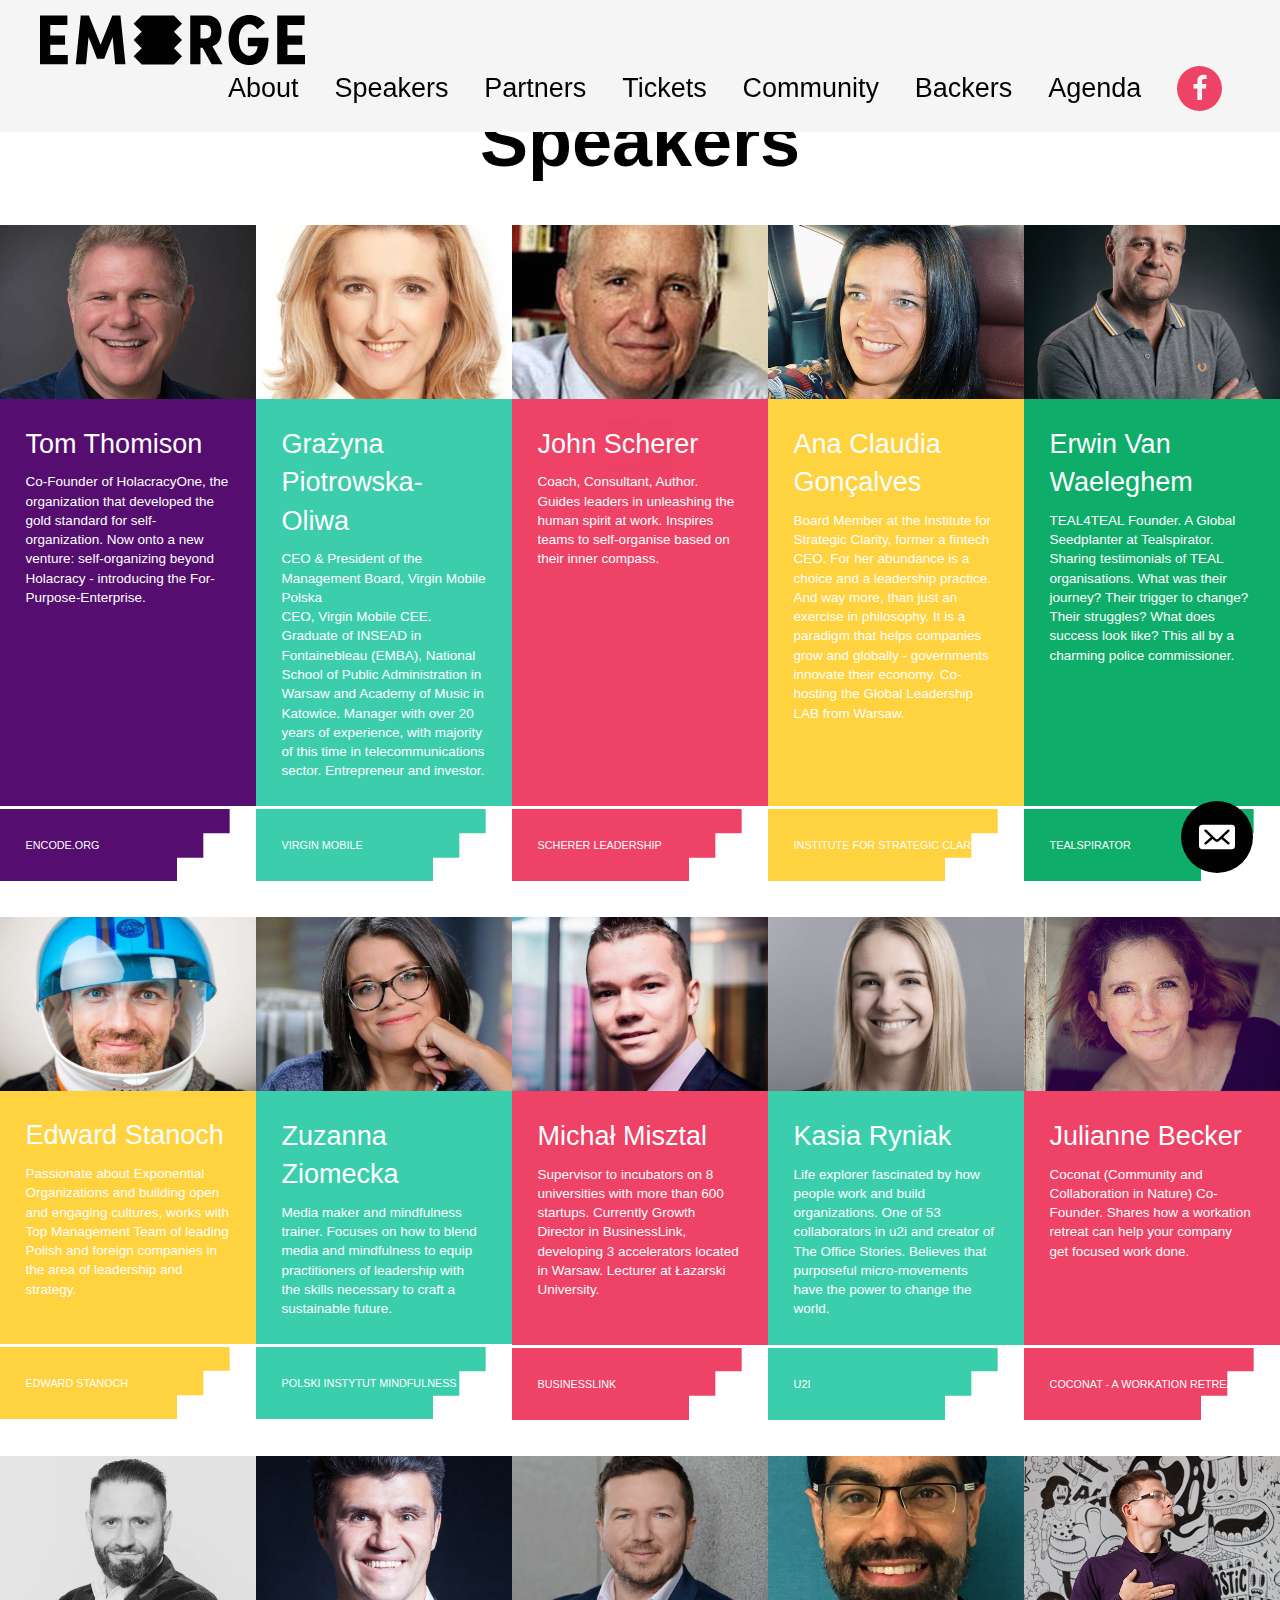
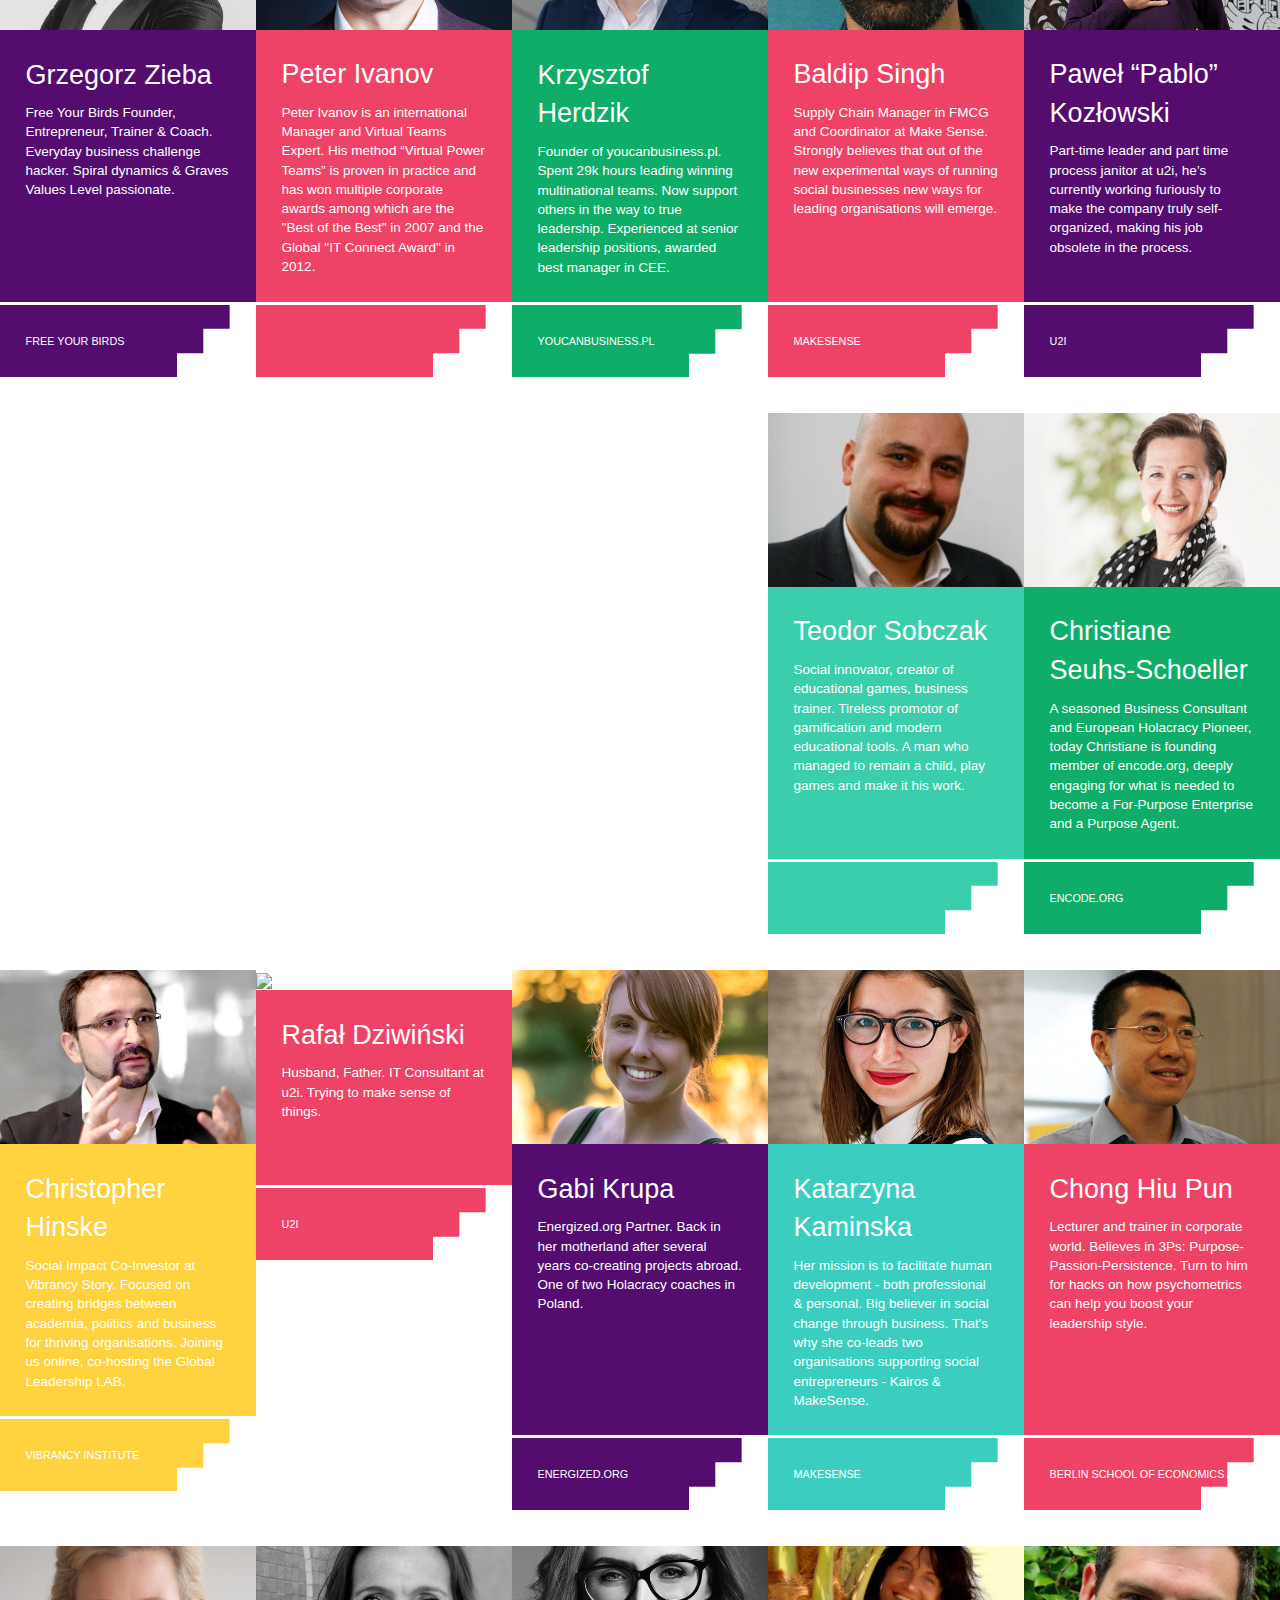
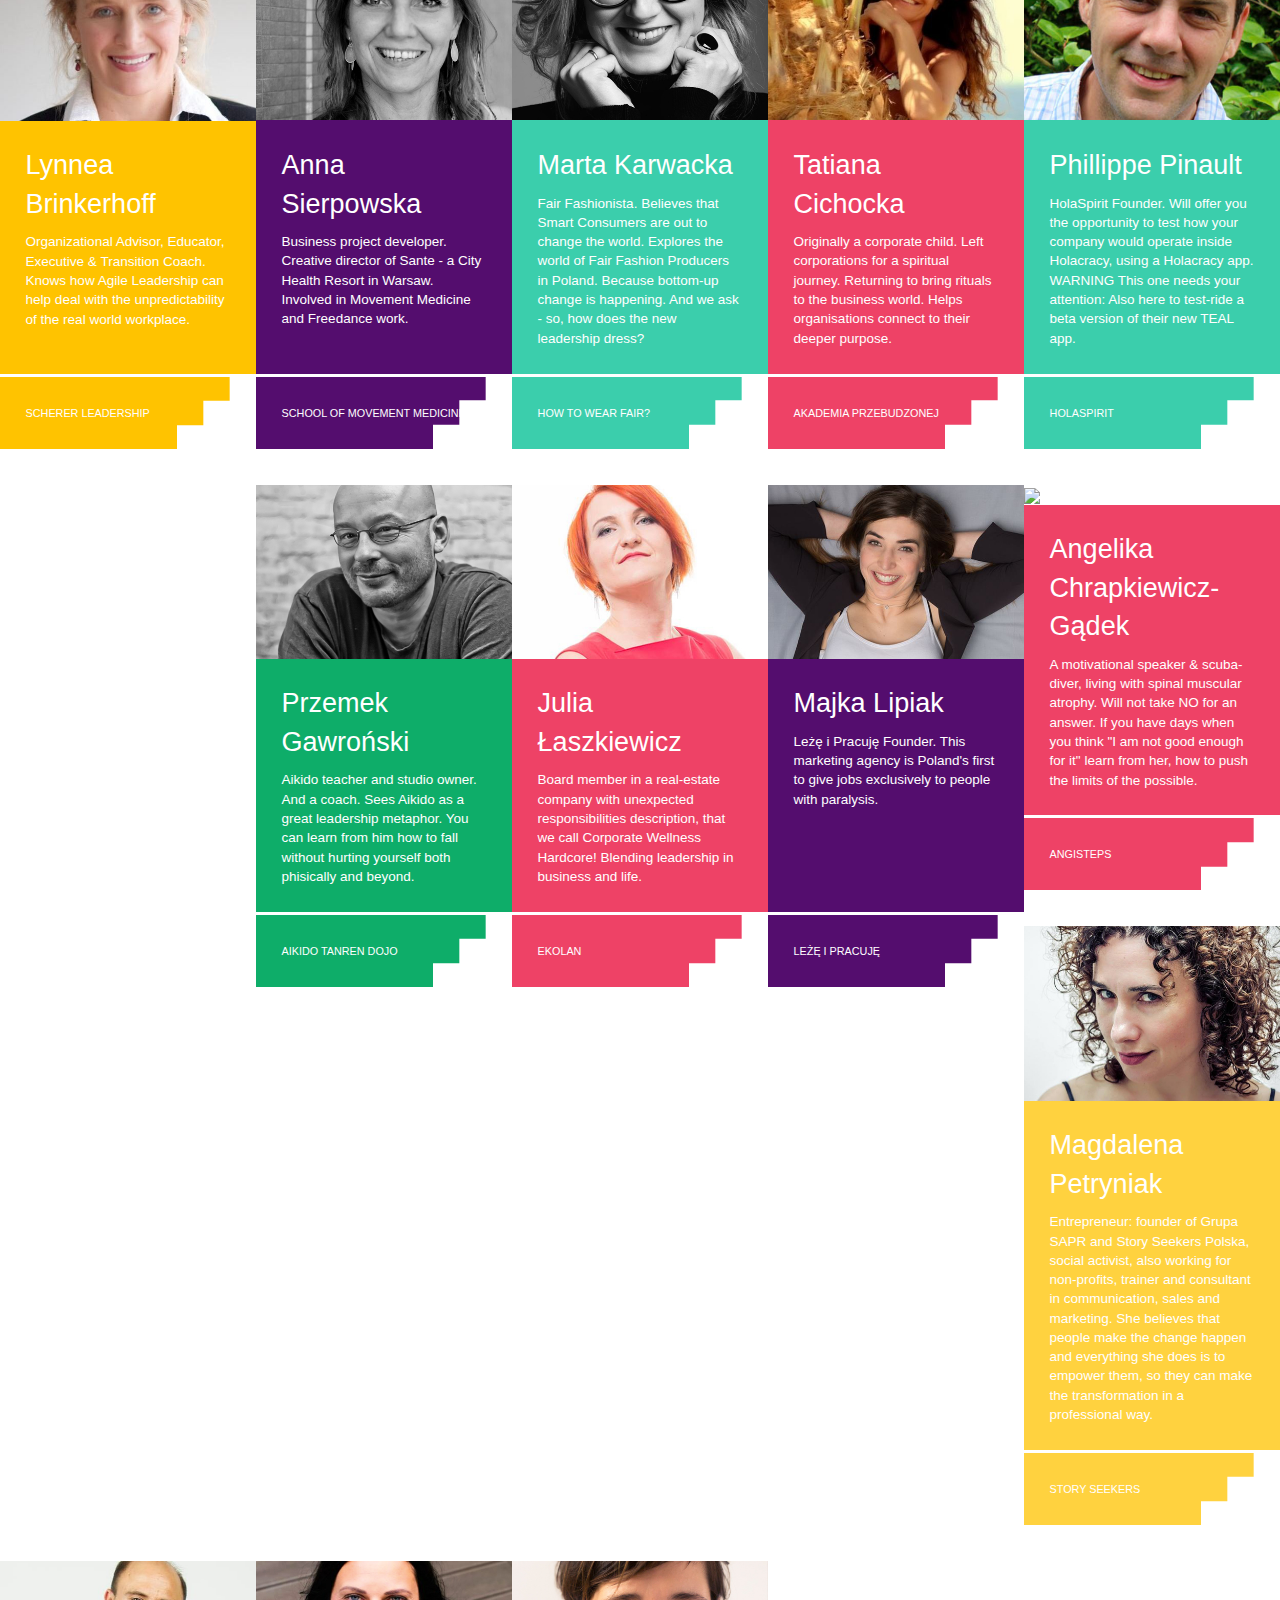
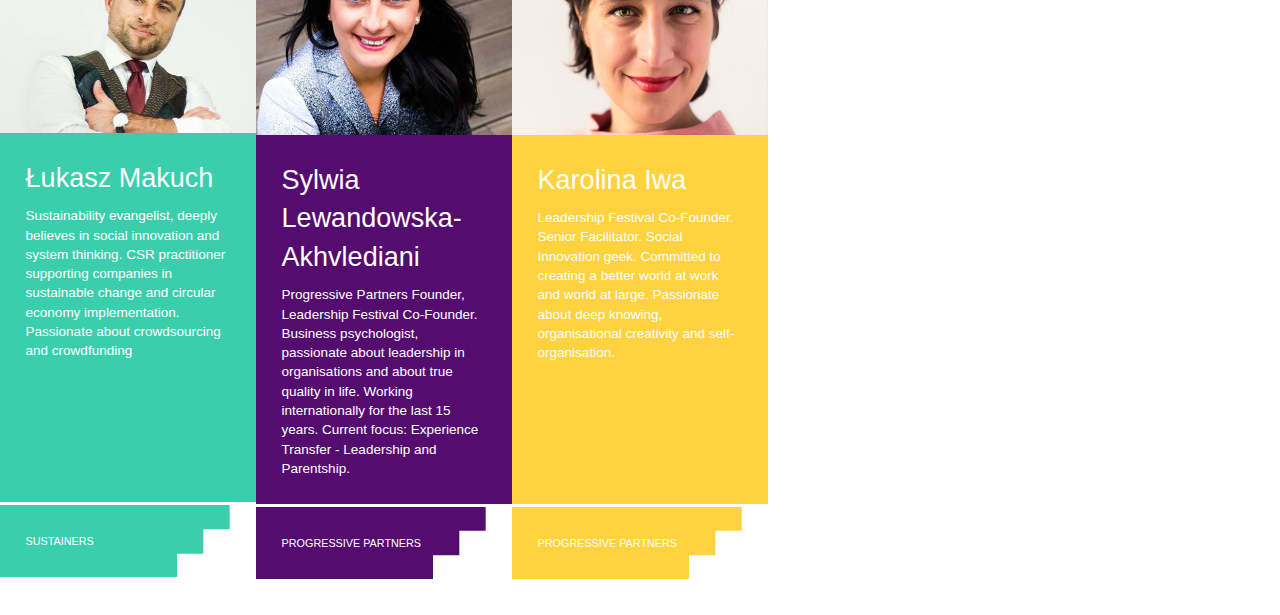
==== speakers/index.html @ 26281ff9 "Initial commit" ====
<!DOCTYPE html>
<html lang="en-US">
	<head>
		<meta charset="UTF-8" />
		<meta http-equiv="X-UA-Compatible" content="IE=edge">
		<meta name="viewport" content="width=device-width, initial-scale=1">
		<meta name="description" content="">
		<meta name="author" content="RECT. Studio">
		<meta name="google-site-verification" content="harR7ph2cbTZJz-mzdvoM8RPOQuPqRhITnMWnCGUUkU" />
		<title> &raquo; Speakers</title>
		<meta name='robots' content='noindex,follow' />
<link rel='dns-prefetch' href='http://use.typekit.net/' />
<link rel='dns-prefetch' href='http://s.w.org/' />
<link rel="alternate" type="application/rss+xml" title="EMERGE Leadership Festival &raquo; Speakers Feed" href="feed/index.html" />
		<script type="text/javascript">
			window._wpemojiSettings = {"baseUrl":"https:\/\/s.w.org\/images\/core\/emoji\/2.2.1\/72x72\/","ext":".png","svgUrl":"https:\/\/s.w.org\/images\/core\/emoji\/2.2.1\/svg\/","svgExt":".svg","source":{"concatemoji":"http:\/\/leadershipfestival.com\/wp-includes\/js\/wp-emoji-release.min.js?ver=4.7.4"}};
			!function(a,b,c){function d(a){var b,c,d,e,f=String.fromCharCode;if(!k||!k.fillText)return!1;switch(k.clearRect(0,0,j.width,j.height),k.textBaseline="top",k.font="600 32px Arial",a){case"flag":return k.fillText(f(55356,56826,55356,56819),0,0),!(j.toDataURL().length<3e3)&&(k.clearRect(0,0,j.width,j.height),k.fillText(f(55356,57331,65039,8205,55356,57096),0,0),b=j.toDataURL(),k.clearRect(0,0,j.width,j.height),k.fillText(f(55356,57331,55356,57096),0,0),c=j.toDataURL(),b!==c);case"emoji4":return k.fillText(f(55357,56425,55356,57341,8205,55357,56507),0,0),d=j.toDataURL(),k.clearRect(0,0,j.width,j.height),k.fillText(f(55357,56425,55356,57341,55357,56507),0,0),e=j.toDataURL(),d!==e}return!1}function e(a){var c=b.createElement("script");c.src=a,c.defer=c.type="text/javascript",b.getElementsByTagName("head")[0].appendChild(c)}var f,g,h,i,j=b.createElement("canvas"),k=j.getContext&&j.getContext("2d");for(i=Array("flag","emoji4"),c.supports={everything:!0,everythingExceptFlag:!0},h=0;h<i.length;h++)c.supports[i[h]]=d(i[h]),c.supports.everything=c.supports.everything&&c.supports[i[h]],"flag"!==i[h]&&(c.supports.everythingExceptFlag=c.supports.everythingExceptFlag&&c.supports[i[h]]);c.supports.everythingExceptFlag=c.supports.everythingExceptFlag&&!c.supports.flag,c.DOMReady=!1,c.readyCallback=function(){c.DOMReady=!0},c.supports.everything||(g=function(){c.readyCallback()},b.addEventListener?(b.addEventListener("DOMContentLoaded",g,!1),a.addEventListener("load",g,!1)):(a.attachEvent("onload",g),b.attachEvent("onreadystatechange",function(){"complete"===b.readyState&&c.readyCallback()})),f=c.source||{},f.concatemoji?e(f.concatemoji):f.wpemoji&&f.twemoji&&(e(f.twemoji),e(f.wpemoji)))}(window,document,window._wpemojiSettings);
		</script>
		<style type="text/css">
img.wp-smiley,
img.emoji {
	display: inline !important;
	border: none !important;
	box-shadow: none !important;
	height: 1em !important;
	width: 1em !important;
	margin: 0 .07em !important;
	vertical-align: -0.1em !important;
	background: none !important;
	padding: 0 !important;
}
</style>
<link rel='stylesheet' id='contact-form-7-css'  href='../wp-content/plugins/contact-form-7/includes/css/styles.css%3Fver=4.7.css' type='text/css' media='all' />
<link rel='stylesheet' id='simple-social-share-main-css'  href='../wp-content/plugins/simple-social-share/css/style.css%3Fver=4.7.4.css' type='text/css' media='all' />
<link rel='stylesheet' id='tooltipster-css-css'  href='../wp-content/plugins/simple-social-share/css/tooltipster.css%3Fver=4.7.4.css' type='text/css' media='all' />
<link rel='stylesheet' id='bootstrap-css'  href='../wp-content/themes/emerge/css/bootstrap.min.css%3Fver=4.7.4.css' type='text/css' media='all' />
<link rel='stylesheet' id='button-hover-css'  href='../wp-content/themes/emerge/css/button-hover.css%3Fver=4.7.4.css' type='text/css' media='all' />
<link rel='stylesheet' id='font-awesome-css'  href='../wp-content/themes/emerge/css/font-awesome.min.css%3Fver=4.7.4.css' type='text/css' media='all' />
<link rel='stylesheet' id='tonicons-css'  href='../wp-content/themes/emerge/css/tonicons.css%3Fver=4.7.4.css' type='text/css' media='all' />
<link rel='stylesheet' id='animate-css'  href='../wp-content/themes/emerge/css/animate.min.css%3Fver=4.7.4.css' type='text/css' media='all' />
<link rel='stylesheet' id='styles-css'  href='../wp-content/themes/emerge/css/styles.css%3Fver=4.7.4.css' type='text/css' media='all' />
<link rel='stylesheet' id='style-css'  href='../wp-content/themes/emerge/style.css%3Fver=4.7.4.css' type='text/css' media='all' />
<script type='text/javascript' src='../wp-includes/js/jquery/jquery.js%3Fver=1.12.4'></script>
<script type='text/javascript' src='../wp-includes/js/jquery/jquery-migrate.min.js%3Fver=1.4.1'></script>
<script type='text/javascript' src='../wp-content/plugins/simple-social-share/js/jquery.tooltipster.js%3Fver=4.7.4'></script>
<script type='text/javascript' src='../wp-content/plugins/the-preloader/js/preloader-script.js'></script>
<script type='text/javascript' src='https://use.typekit.net/otv0jkp.js?ver=4.7.4'></script>
<script type='text/javascript' src='../wp-content/themes/emerge/js/typekit.start.js%3Fver=4.7.4'></script>
<link rel='https://api.w.org/' href='../wp-json/index.html' />
<link rel="EditURI" type="application/rsd+xml" title="RSD" href="../xmlrpc.php%3Frsd" />
<link rel="wlwmanifest" type="application/wlwmanifest+xml" href="../wp-includes/wlwmanifest.xml" /> 
<meta name="generator" content="WordPress 4.7.4" />

            <!--/ Facebook Thumb Fixer Open Graph /-->
            <meta property="og:type" content="article" />
            <meta property="og:url" content="http://leadershipfestival.com/speakers/christiane-seuhs-schoeller/" />
            <meta property="og:title" content="Tom Thomison" />
            <meta property="og:description" content="" />
            <meta property="og:site_name" content="EMERGE Leadership Festival" />
            <meta property="og:image" content="http://leadershipfestival.com/wp-content/uploads/2017/04/tom_thomison.jpg" />

            <meta itemscope itemtype="article" />
            <meta itemprop="description" content="" />
            <meta itemprop="image" content="http://leadershipfestival.com/wp-content/uploads/2017/04/tom_thomison.jpg" />
            

    	<style type="text/css">
			#wptime-plugin-preloader{
				position: fixed;
				top: 0;
			 	left: 0;
			 	right: 0;
			 	bottom: 0;
				background:url(../wp-content/plugins/the-preloader/images/preloader.GIF) no-repeat #FFFFFF 50%;
				-moz-background-size:64px 64px;
				-o-background-size:64px 64px;
				-webkit-background-size:64px 64px;
				background-size:64px 64px;
				z-index: 99998;
				width:100%;
				height:100%;
			}
		</style>

		<noscript>
    		<style type="text/css">
        		#wptime-plugin-preloader{
        			display:none !important;
        		}
    		</style>
		</noscript>
    <!-- HTML5 Shim and Respond.js IE8 support of HTML5 elements and media queries -->
<!-- WARNING: Respond.js doesn't work if you view the page via file:// -->
<!--[if lt IE 9]>
    <script src="https://oss.maxcdn.com/libs/html5shiv/3.7.0/html5shiv.js"></script>
    <script src="https://oss.maxcdn.com/libs/respond.js/1.4.2/respond.min.js"></script>
<![endif]-->
<link rel="icon" href="../wp-content/uploads/2017/04/cropped-Emerge_logo_facebook_02_shape-32x32.png" sizes="32x32" />
<link rel="icon" href="../wp-content/uploads/2017/04/cropped-Emerge_logo_facebook_02_shape-192x192.png" sizes="192x192" />
<link rel="apple-touch-icon-precomposed" href="../wp-content/uploads/2017/04/cropped-Emerge_logo_facebook_02_shape-180x180.png" />
<meta name="msapplication-TileImage" content="http://leadershipfestival.com/wp-content/uploads/2017/04/cropped-Emerge_logo_facebook_02_shape-270x270.png" />
		<script>
		(function(i,s,o,g,r,a,m){i['GoogleAnalyticsObject']=r;i[r]=i[r]||function(){
		(i[r].q=i[r].q||[]).push(arguments)},i[r].l=1*new Date();a=s.createElement(o),
		m=s.getElementsByTagName(o)[0];a.async=1;a.src=g;m.parentNode.insertBefore(a,m)
		})(window,document,'script','https://www.google-analytics.com/analytics.js','ga');
		ga('create', 'UA-96659319-1', 'auto');
		ga('send', 'pageview');
		</script>
		<!-- Facebook Pixel Code -->
<script>
!function(f,b,e,v,n,t,s){if(f.fbq)return;n=f.fbq=function(){n.callMethod?
n.callMethod.apply(n,arguments):n.queue.push(arguments)};if(!f._fbq)f._fbq=n;
n.push=n;n.loaded=!0;n.version='2.0';n.queue=[];t=b.createElement(e);t.async=!0;
t.src=v;s=b.getElementsByTagName(e)[0];s.parentNode.insertBefore(t,s)}(window,
document,'script','https://connect.facebook.net/en_US/fbevents.js');
fbq('init', '850417928431632'); // Insert your pixel ID here.
fbq('track', 'PageView');
</script>
<noscript><img height="1" width="1" style="display:none"
src="https://www.facebook.com/tr?id=850417928431632&ev=PageView&noscript=1"
/></noscript>
<!-- DO NOT MODIFY -->
<!-- End Facebook Pixel Code -->
	</head>
	<body class="archive post-type-archive post-type-archive-speakers wp-custom-logo">
	<div class="portrait-overlay">
	Put your device in horizontal position <img src="../wp-content/themes/emerge/images/rotating-phone-from-vertical-to-horizontal-position.svg">
	</div>
	<div class="playfield">
		<div id="wptime-plugin-preloader"></div>
		<nav class="navbar navbar-fixed-top">
			<div class="container">
		        <div class="navbar-header">
		           <button type="button" class="navbar-toggle collapsed" data-toggle="collapse" data-target="#navbar" aria-expanded="false" aria-controls="navbar">
		                <span class="sr-only">Toggle navigation</span>
		                <span class="icon-bar top-bar"></span>
		                <span class="icon-bar middle-bar"></span>
		                <span class="icon-bar bottom-bar"></span>
		            </button>
		            		            <a class="navbar-brand" href="../index.html"><img src="../wp-content/uploads/2017/04/logo_01.svg" /></a>
		        </div>
	 			<div id="navbar" class="navbar-collapse collapse">
	 				<ul id="menu-menu-glowne" class="nav navbar-nav"><li id="menu-item-327" class="menu-item menu-item-type-custom menu-item-object-custom menu-item-327"><a class="hvr-underline-from-left" href="../index.html#section2">About</a></li>
<li id="menu-item-315" class="data-menuanchor-speakers menu-item menu-item-type-custom menu-item-object-custom menu-item-315"><a class="hvr-underline-from-left" href="../index.html#speakers">Speakers</a></li>
<li id="menu-item-12" class="data-menuanchor-partners menu-item menu-item-type-custom menu-item-object-custom menu-item-12"><a class="hvr-underline-from-left" href="../index.html#partners">Partners</a></li>
<li id="menu-item-317" class="data-menuanchor-tickets menu-item menu-item-type-custom menu-item-object-custom menu-item-317"><a class="hvr-underline-from-left" href="../index.html#tickets">Tickets</a></li>
<li id="menu-item-321" class="data-menuanchor-community menu-item menu-item-type-custom menu-item-object-custom menu-item-321"><a class="hvr-underline-from-left" href="../index.html#community">Community</a></li>
<li id="menu-item-324" class="data-menuanchor-backers menu-item menu-item-type-custom menu-item-object-custom menu-item-324"><a class="hvr-underline-from-left" href="../index.html#backers">Backers</a></li>
<li id="menu-item-344" class="data-menuanchor-programme menu-item menu-item-type-custom menu-item-object-custom menu-item-344"><a class="hvr-underline-from-left" href="../wp-content/uploads/2017/06/emerge-agenda.pdf">Agenda</a></li>
<li id="menu-item-77" class="social-but menu-item menu-item-type-custom menu-item-object-custom menu-item-77"><a class="hvr-underline-from-left" href="https://www.facebook.com/leadershipfestival/?fref=ts"><i class="fa fa-facebook" aria-hidden="true"></i></a></li>
</ul>		        </div>
		    </div>
		</nav>
			<section id="speakers">
		<div class="subpage-title">Speakers</div>
		<div class="subpage-content">
										
			<div class="speaker">
				<a href="https://encode.org/" target="_blank"><img src="../wp-content/uploads/2017/04/tom_thomison.jpg" class="speaker-photo"></a>
				<div class="speaker-info" style="background-color: #540d6e; color: #ffffff;">
					<div class="eq-col">
						Tom Thomison						<div class="speaker-long-desc">Co-Founder of HolacracyOne, the organization that developed the gold standard for self-organization. Now onto a new venture: self-organizing beyond Holacracy - introducing the For-Purpose-Enterprise.</div>
					</div>
				</div>
				<div class="more" style="background-color: #540d6e; color: #ffffff;"> encode.org <img src="../wp-content/themes/emerge/images/speakers-more.svg"></div>
			</div>
								
			<div class="speaker">
				<a href="https://virginmobile.pl/" target="_blank"><img src="../wp-content/uploads/2017/05/IMG_2124-e1495307537617.jpg" class="speaker-photo"></a>
				<div class="speaker-info" style="background-color: #3bceac; color: #ffffff;">
					<div class="eq-col">
						Grażyna Piotrowska-Oliwa						<div class="speaker-long-desc">CEO & President of the Management Board, Virgin Mobile Polska<br />
CEO, Virgin Mobile CEE. Graduate of INSEAD in Fontainebleau (EMBA), National School of Public Administration in Warsaw and Academy of Music in Katowice. Manager with over 20 years of experience, with majority of this time in telecommunications sector. Entrepreneur and investor.</div>
					</div>
				</div>
				<div class="more" style="background-color: #3bceac; color: #ffffff;">Virgin Mobile <img src="../wp-content/themes/emerge/images/speakers-more.svg"></div>
			</div>
								
			<div class="speaker">
				<a href="http://scherercenter.com/" target="_blank"><img src="../wp-content/uploads/2017/05/john-1-e1495307813101.jpeg" class="speaker-photo"></a>
				<div class="speaker-info" style="background-color: #ee4266; color: #ffffff;">
					<div class="eq-col">
						John Scherer						<div class="speaker-long-desc">Coach, Consultant, Author. Guides leaders in unleashing the human spirit at work. Inspires teams to self-organise based on their inner compass.</div>
					</div>
				</div>
				<div class="more" style="background-color: #ee4266; color: #ffffff;">Scherer Leadership International  <img src="../wp-content/themes/emerge/images/speakers-more.svg"></div>
			</div>
								
			<div class="speaker">
				<a href="http://instituteforstrategicclarity.org" target="_blank"><img src="../wp-content/uploads/2017/04/anna_claudia-1.jpg" class="speaker-photo"></a>
				<div class="speaker-info" style="background-color: #ffd23f; color: #ffffff;">
					<div class="eq-col">
						Ana Claudia Gonçalves						<div class="speaker-long-desc">Board Member at the Institute for Strategic Clarity, former a fintech CEO. For her abundance is a choice and a leadership practice. And way more, than just an exercise in philosophy. It is a paradigm that helps companies grow and globally - governments innovate their economy. Co-hosting the Global Leadership LAB from Warsaw.</div>
					</div>
				</div>
				<div class="more" style="background-color: #ffd23f; color: #ffffff;">Institute for Strategic Clarity <img src="../wp-content/themes/emerge/images/speakers-more.svg"></div>
			</div>
								
			<div class="speaker">
				<a href="http://tealspirator.com/" target="_blank"><img src="../wp-content/uploads/2017/04/erwin--e1493300490750.jpg" class="speaker-photo"></a>
				<div class="speaker-info" style="background-color: #0ead69; color: #ffffff;">
					<div class="eq-col">
						Erwin Van Waeleghem						<div class="speaker-long-desc">TEAL4TEAL Founder. A Global Seedplanter at Tealspirator. Sharing testimonials of TEAL organisations. What was their journey? Their trigger to change? Their struggles? What does success look like? This all by a charming police commissioner.</div>
					</div>
				</div>
				<div class="more" style="background-color: #0ead69; color: #ffffff;">Tealspirator <img src="../wp-content/themes/emerge/images/speakers-more.svg"></div>
			</div>
								
			<div class="speaker">
				<a href="http://leadershipfestival.com/speakers/www.aonhewitt.com" target="_blank"><img src="../wp-content/uploads/2017/06/i-s46g4fM-L-e1496827234129.jpg" class="speaker-photo"></a>
				<div class="speaker-info" style="background-color: #ffd23f; color: #ffffff;">
					<div class="eq-col">
						Edward Stanoch						<div class="speaker-long-desc">Passionate about Exponential Organizations and building open and engaging cultures, works with Top Management Team of leading Polish and foreign companies in the area of leadership and strategy.</div>
					</div>
				</div>
				<div class="more" style="background-color: #ffd23f; color: #ffffff;">Edward Stanoch <img src="../wp-content/themes/emerge/images/speakers-more.svg"></div>
			</div>
								
			<div class="speaker">
				<a href="https://medium.com/@zuzannaziomecka/mindfulness-growing-the-capacity-for-leadership-2b67676ff6bc" target="_blank"><img src="../wp-content/uploads/2017/05/EN_01186023_0021-e1494922862652.jpg" class="speaker-photo"></a>
				<div class="speaker-info" style="background-color: #3bceac; color: #ffffff;">
					<div class="eq-col">
						Zuzanna Ziomecka						<div class="speaker-long-desc">Media maker and mindfulness trainer. Focuses on how to blend media and mindfulness to equip practitioners of leadership with the skills necessary to craft a sustainable future.</div>
					</div>
				</div>
				<div class="more" style="background-color: #3bceac; color: #ffffff;">POLSKI INSTYTUT MINDFULNESS <img src="../wp-content/themes/emerge/images/speakers-more.svg"></div>
			</div>
								
			<div class="speaker">
				<a href="https://blpoland.com/" target="_blank"><img src="../wp-content/uploads/2017/06/Screen-Shot-2017-06-07-at-11.31.43-e1496828016399.png" class="speaker-photo"></a>
				<div class="speaker-info" style="background-color: #ee4266; color: #ffffff;">
					<div class="eq-col">
						Michał Misztal						<div class="speaker-long-desc">Supervisor to incubators on 8 universities with more than 600 startups. Currently Growth Director in BusinessLink, developing 3 accelerators located in Warsaw. Lecturer at Łazarski University.</div>
					</div>
				</div>
				<div class="more" style="background-color: #ee4266; color: #ffffff;">BusinessLink <img src="../wp-content/themes/emerge/images/speakers-more.svg"></div>
			</div>
								
			<div class="speaker">
				<a href="http://www.u2i.com/" target="_blank"><img src="../wp-content/uploads/2017/05/Kasia-Ryniak-e1495475870339.jpg" class="speaker-photo"></a>
				<div class="speaker-info" style="background-color: #3bceac; color: #ffffff;">
					<div class="eq-col">
						Kasia Ryniak						<div class="speaker-long-desc">Life explorer fascinated by how people work and build organizations. One of 53 collaborators in u2i and creator of The Office Stories. Believes that purposeful micro-movements have the power to change the world.</div>
					</div>
				</div>
				<div class="more" style="background-color: #3bceac; color: #ffffff;">u2i <img src="../wp-content/themes/emerge/images/speakers-more.svg"></div>
			</div>
								
			<div class="speaker">
				<a href="http://coconat-space.com/" target="_blank"><img src="../wp-content/uploads/2017/04/speaker-5.jpg" class="speaker-photo"></a>
				<div class="speaker-info" style="background-color: #ee4266; color: #ffffff;">
					<div class="eq-col">
						Julianne Becker						<div class="speaker-long-desc">Coconat (Community and Collaboration in Nature) Co-Founder. Shares how a workation retreat can help your company get focused work done.</div>
					</div>
				</div>
				<div class="more" style="background-color: #ee4266; color: #ffffff;">Coconat - A Workation Retreat <img src="../wp-content/themes/emerge/images/speakers-more.svg"></div>
			</div>
								
			<div class="speaker">
				<a href="http://freeyourbirds.com/" target="_blank"><img src="../wp-content/uploads/2017/05/Grzegorz-Zieba-e1495308410375.jpg" class="speaker-photo"></a>
				<div class="speaker-info" style="background-color: #540d6e; color: #ffffff;">
					<div class="eq-col">
						Grzegorz Zieba						<div class="speaker-long-desc">Free Your Birds Founder, Entrepreneur, Trainer & Coach. Everyday business challenge hacker. Spiral dynamics & Graves Values Level passionate. </div>
					</div>
				</div>
				<div class="more" style="background-color: #540d6e; color: #ffffff;">Free Your Birds <img src="../wp-content/themes/emerge/images/speakers-more.svg"></div>
			</div>
								
			<div class="speaker">
				<a href="http://leadershipfestival.com/speakers/www.peter-ivanov.com" target="_blank"><img src="../wp-content/uploads/2017/06/peter-ivanov-profilbild-325К-e1496954432323.jpg" class="speaker-photo"></a>
				<div class="speaker-info" style="background-color: #ee4266; color: #ffffff;">
					<div class="eq-col">
						Peter Ivanov						<div class="speaker-long-desc">Peter Ivanov is an international Manager and Virtual Teams Expert. His method “Virtual Power Teams” is proven in practice and has won multiple corporate awards among which are the  "Best of the Best" in 2007 and the Global "IT Connect Award" in 2012. </div>
					</div>
				</div>
				<div class="more" style="background-color: #ee4266; color: #ffffff;"> <img src="../wp-content/themes/emerge/images/speakers-more.svg"></div>
			</div>
								
			<div class="speaker">
				<a href="http://www.youcanbusiness.pl/en" target="_blank"><img src="../wp-content/uploads/2017/05/Screen-Shot-2017-05-20-at-21.19.31-e1495308156346.png" class="speaker-photo"></a>
				<div class="speaker-info" style="background-color: #0ead69; color: #ffffff;">
					<div class="eq-col">
						Krzysztof Herdzik						<div class="speaker-long-desc">Founder of youcanbusiness.pl. Spent 29k hours leading winning multinational teams. Now support others in the way to true leadership. Experienced at senior leadership positions, awarded best manager in CEE.</div>
					</div>
				</div>
				<div class="more" style="background-color: #0ead69; color: #ffffff;">youcanbusiness.pl <img src="../wp-content/themes/emerge/images/speakers-more.svg"></div>
			</div>
								
			<div class="speaker">
				<a href="index.html" target="_blank"><img src="../wp-content/uploads/2017/05/18518908_10213157147589503_1209947178_n-e1494923354975.png" class="speaker-photo"></a>
				<div class="speaker-info" style="background-color: #ee4266; color: #ffffff;">
					<div class="eq-col">
						Baldip Singh						<div class="speaker-long-desc">Supply Chain Manager in FMCG and Coordinator at Make Sense. Strongly believes that out of the new experimental ways of running social businesses new ways for leading organisations will emerge.</div>
					</div>
				</div>
				<div class="more" style="background-color: #ee4266; color: #ffffff;">MakeSense <img src="../wp-content/themes/emerge/images/speakers-more.svg"></div>
			</div>
								
			<div class="speaker">
				<a href="http://www.u2i.com/" target="_blank"><img src="../wp-content/uploads/2017/05/Paweł-Kozłowski-e1495476117545.jpg" class="speaker-photo"></a>
				<div class="speaker-info" style="background-color: #540d6e; color: #ffffff;">
					<div class="eq-col">
						Paweł “Pablo” Kozłowski						<div class="speaker-long-desc">Part-time leader and part time process janitor at u2i, he’s currently working furiously to make the company truly self-organized, making his job obsolete in the process.</div>
					</div>
				</div>
				<div class="more" style="background-color: #540d6e; color: #ffffff;">u2i <img src="../wp-content/themes/emerge/images/speakers-more.svg"></div>
			</div>
								
			<div class="speaker">
				<a href="index.html" target="_blank"><img src="../wp-content/uploads/2017/06/Screen-Shot-2017-06-15-at-20.04.26-e1497549934983.png" class="speaker-photo"></a>
				<div class="speaker-info" style="background-color: #3bceac; color: #ffffff;">
					<div class="eq-col">
						Teodor Sobczak						<div class="speaker-long-desc">Social innovator, creator of educational games, business trainer. Tireless promotor of gamification and modern educational tools. A man who managed to remain a child, play games and make it his work.</div>
					</div>
				</div>
				<div class="more" style="background-color: #3bceac; color: #ffffff;"> <img src="../wp-content/themes/emerge/images/speakers-more.svg"></div>
			</div>
								
			<div class="speaker">
				<a href="https://encode.org/" target="_blank"><img src="../wp-content/uploads/2017/04/speaker-1.jpg" class="speaker-photo"></a>
				<div class="speaker-info" style="background-color: #0ead69; color: #ffffff;">
					<div class="eq-col">
						Christiane Seuhs-Schoeller						<div class="speaker-long-desc">A seasoned Business Consultant and European Holacracy Pioneer, today Christiane is founding member of encode.org, deeply engaging for what is needed to become a For-Purpose Enterprise and a Purpose Agent.</div>
					</div>
				</div>
				<div class="more" style="background-color: #0ead69; color: #ffffff;">encode.org <img src="../wp-content/themes/emerge/images/speakers-more.svg"></div>
			</div>
								
			<div class="speaker">
				<a href="http://vibrancystory.com" target="_blank"><img src="../wp-content/uploads/2017/04/christoph.jpg" class="speaker-photo"></a>
				<div class="speaker-info" style="background-color: #ffd23f; color: #ffffff;">
					<div class="eq-col">
						Christopher Hinske						<div class="speaker-long-desc">Social Impact Co-Investor at Vibrancy Story. Focused on creating bridges between academia, politics and business for thriving organisations. Joining us online, co-hosting the Global Leadership LAB.</div>
					</div>
				</div>
				<div class="more" style="background-color: #ffd23f; color: #ffffff;">Vibrancy Institute <img src="../wp-content/themes/emerge/images/speakers-more.svg"></div>
			</div>
								
			<div class="speaker">
				<a href="http://www.u2i.com/" target="_blank"><img src="../wp-content/uploads/2017/05/Rafał-Dziwiński-e1495476283536.jpg" class="speaker-photo"></a>
				<div class="speaker-info" style="background-color: #ee4266; color: #ffffff;">
					<div class="eq-col">
						Rafał Dziwiński						<div class="speaker-long-desc">Husband, Father. IT Consultant at u2i. Trying to make sense of things.<br />
<br />
<br />
</div>
					</div>
				</div>
				<div class="more" style="background-color: #ee4266; color: #ffffff;">u2i <img src="../wp-content/themes/emerge/images/speakers-more.svg"></div>
			</div>
								
			<div class="speaker">
				<a href="http://energized.org/en" target="_blank"><img src="../wp-content/uploads/2017/04/gabi-1.jpg" class="speaker-photo"></a>
				<div class="speaker-info" style="background-color: #540d6e; color: #ffffff;">
					<div class="eq-col">
						Gabi Krupa						<div class="speaker-long-desc">Energized.org Partner. Back in her motherland after several years co-creating projects abroad. One of two Holacracy coaches in Poland. </div>
					</div>
				</div>
				<div class="more" style="background-color: #540d6e; color: #ffffff;">energized.org <img src="../wp-content/themes/emerge/images/speakers-more.svg"></div>
			</div>
								
			<div class="speaker">
				<a href="index.html" target="_blank"><img src="../wp-content/uploads/2017/04/kaminska-1.jpg" class="speaker-photo"></a>
				<div class="speaker-info" style="background-color: #3bcec0; color: #ffffff;">
					<div class="eq-col">
						Katarzyna Kaminska						<div class="speaker-long-desc">Her mission is to facilitate human development - both professional & personal. Big believer in social change through business. That's why she co-leads two organisations supporting social entrepreneurs - Kairos & MakeSense.</div>
					</div>
				</div>
				<div class="more" style="background-color: #3bcec0; color: #ffffff;">MakeSense <img src="../wp-content/themes/emerge/images/speakers-more.svg"></div>
			</div>
								
			<div class="speaker">
				<a href="https://www.linkedin.com/in/hpchong7/" target="_blank"><img src="../wp-content/uploads/2017/04/chong.jpg" class="speaker-photo"></a>
				<div class="speaker-info" style="background-color: #ee4266; color: #ffffff;">
					<div class="eq-col">
						Chong Hiu Pun						<div class="speaker-long-desc">Lecturer and trainer in corporate world. Believes in 3Ps: Purpose-Passion-Persistence. Turn to him for hacks on how psychometrics can help you boost your leadership style.</div>
					</div>
				</div>
				<div class="more" style="background-color: #ee4266; color: #ffffff;">Berlin School of Economics and Law / Deutsche Bank <img src="../wp-content/themes/emerge/images/speakers-more.svg"></div>
			</div>
								
			<div class="speaker">
				<a href="http://scherercenter.com/" target="_blank"><img src="../wp-content/uploads/2017/04/lynnea-e1494794253334.jpeg" class="speaker-photo"></a>
				<div class="speaker-info" style="background-color: #ffc300; color: #ffffff;">
					<div class="eq-col">
						Lynnea Brinkerhoff						<div class="speaker-long-desc">Organizational Advisor, Educator, Executive & Transition Coach. Knows how Agile Leadership can help deal with the unpredictability of the real world workplace.</div>
					</div>
				</div>
				<div class="more" style="background-color: #ffc300; color: #ffffff;">Scherer Leadership International  <img src="../wp-content/themes/emerge/images/speakers-more.svg"></div>
			</div>
								
			<div class="speaker">
				<a href="http://www.schoolofmovementmedicine.com/" target="_blank"><img src="../wp-content/uploads/2017/04/sierpowska.jpg" class="speaker-photo"></a>
				<div class="speaker-info" style="background-color: #540d6e; color: #ffffff;">
					<div class="eq-col">
						Anna Sierpowska						<div class="speaker-long-desc">Business project developer. Creative director of Sante - a City Health Resort in Warsaw.  Involved in Movement Medicine and Freedance work. </div>
					</div>
				</div>
				<div class="more" style="background-color: #540d6e; color: #ffffff;">School of Movement Medicine <img src="../wp-content/themes/emerge/images/speakers-more.svg"></div>
			</div>
								
			<div class="speaker">
				<a href="http://howtowearfair.com" target="_blank"><img src="../wp-content/uploads/2017/04/karwacka.jpg" class="speaker-photo"></a>
				<div class="speaker-info" style="background-color: #3bceac; color: #ffffff;">
					<div class="eq-col">
						Marta Karwacka						<div class="speaker-long-desc">Fair Fashionista. Believes that Smart Consumers are out to change the world. Explores the world of Fair Fashion Producers in Poland. Because bottom-up change is happening. And we ask - so, how does the new leadership dress? </div>
					</div>
				</div>
				<div class="more" style="background-color: #3bceac; color: #ffffff;">How To Wear Fair? <img src="../wp-content/themes/emerge/images/speakers-more.svg"></div>
			</div>
								
			<div class="speaker">
				<a href=" https://www.facebook.com/przebudzona.kobiecosc/" target="_blank"><img src="../wp-content/uploads/2017/04/18814264_10213392617959143_3539819280706104302_n-e1496829081402.jpg" class="speaker-photo"></a>
				<div class="speaker-info" style="background-color: #ee4266; color: #ffffff;">
					<div class="eq-col">
						Tatiana Cichocka						<div class="speaker-long-desc">Originally a corporate child. Left corporations for a spiritual journey. Returning to bring rituals to the business world. Helps organisations connect to their deeper purpose.</div>
					</div>
				</div>
				<div class="more" style="background-color: #ee4266; color: #ffffff;"> Akademia Przebudzonej Kobiecości <img src="../wp-content/themes/emerge/images/speakers-more.svg"></div>
			</div>
								
			<div class="speaker">
				<a href="http://holaspirit.com" target="_blank"><img src="../wp-content/uploads/2017/04/philippe.jpg" class="speaker-photo"></a>
				<div class="speaker-info" style="background-color: #3bceac; color: #ffffff;">
					<div class="eq-col">
						Phillippe Pinault						<div class="speaker-long-desc">HolaSpirit Founder.  Will offer you the opportunity to test how your company would operate inside Holacracy, using a Holacracy app. WARNING This one needs your attention: Also here to test-ride a beta version of their new TEAL app. </div>
					</div>
				</div>
				<div class="more" style="background-color: #3bceac; color: #ffffff;">HolaSpirit <img src="../wp-content/themes/emerge/images/speakers-more.svg"></div>
			</div>
								
			<div class="speaker">
				<a href="http://tanren.pl" target="_blank"><img src="../wp-content/uploads/2017/04/przemek.jpg" class="speaker-photo"></a>
				<div class="speaker-info" style="background-color: #0ead69; color: #ffffff;">
					<div class="eq-col">
						Przemek Gawroński						<div class="speaker-long-desc">Aikido teacher and studio owner. And a coach. Sees Aikido as a great leadership metaphor. You can learn from him how to fall without hurting yourself both phisically and beyond.</div>
					</div>
				</div>
				<div class="more" style="background-color: #0ead69; color: #ffffff;">Aikido Tanren Dojo <img src="../wp-content/themes/emerge/images/speakers-more.svg"></div>
			</div>
								
			<div class="speaker">
				<a href="http://ekolan.pl" target="_blank"><img src="../wp-content/uploads/2017/04/julia.jpg" class="speaker-photo"></a>
				<div class="speaker-info" style="background-color: #ee4266; color: #ffffff;">
					<div class="eq-col">
						Julia Łaszkiewicz						<div class="speaker-long-desc">Board member in a real-estate company with unexpected responsibilities description, that we call Corporate Wellness Hardcore! Blending leadership in business and life.</div>
					</div>
				</div>
				<div class="more" style="background-color: #ee4266; color: #ffffff;">Ekolan <img src="../wp-content/themes/emerge/images/speakers-more.svg"></div>
			</div>
								
			<div class="speaker">
				<a href="http://lezeipracuje.pl" target="_blank"><img src="../wp-content/uploads/2017/04/majka.jpg" class="speaker-photo"></a>
				<div class="speaker-info" style="background-color: #540d6e; color: #ffffff;">
					<div class="eq-col">
						Majka Lipiak						<div class="speaker-long-desc">Leżę i Pracuję Founder. This marketing agency is Poland's first to give jobs exclusively to people with paralysis.</div>
					</div>
				</div>
				<div class="more" style="background-color: #540d6e; color: #ffffff;">Leżę i Pracuję <img src="../wp-content/themes/emerge/images/speakers-more.svg"></div>
			</div>
								
			<div class="speaker">
				<a href="http://angisteps.pl" target="_blank"><img src="../wp-content/uploads/2017/04/Angelika-Chrapkiewicz-Gądek-final-e1493299594343.jpg" class="speaker-photo"></a>
				<div class="speaker-info" style="background-color: #ee4266; color: #ffffff;">
					<div class="eq-col">
						Angelika Chrapkiewicz-Gądek						<div class="speaker-long-desc">A motivational speaker & scuba-diver, living with spinal muscular atrophy. Will not take NO for an answer. If you have days when you think "I am not good enough for it" learn from her, how to push the limits of the possible.</div>
					</div>
				</div>
				<div class="more" style="background-color: #ee4266; color: #ffffff;">Angisteps <img src="../wp-content/themes/emerge/images/speakers-more.svg"></div>
			</div>
								
			<div class="speaker">
				<a href="http://storyseekers.pl " target="_blank"><img src="../wp-content/uploads/2017/04/petryniak.jpg" class="speaker-photo"></a>
				<div class="speaker-info" style="background-color: #ffd23f; color: #ffffff;">
					<div class="eq-col">
						Magdalena Petryniak						<div class="speaker-long-desc">Entrepreneur: founder of Grupa SAPR and Story Seekers Polska, social activist, also working for non-profits, trainer and consultant in communication, sales and marketing. She believes that people make the change happen and everything she does is to empower them, so they can make the transformation in a professional way.</div>
					</div>
				</div>
				<div class="more" style="background-color: #ffd23f; color: #ffffff;">Story Seekers <img src="../wp-content/themes/emerge/images/speakers-more.svg"></div>
			</div>
								
			<div class="speaker">
				<a href="http://sustainers.pl" target="_blank"><img src="../wp-content/uploads/2017/04/18789571_10154373648596695_92953261_o1-e1496827706372.jpg" class="speaker-photo"></a>
				<div class="speaker-info" style="background-color: #3bceac; color: #ffffff;">
					<div class="eq-col">
						Łukasz Makuch						<div class="speaker-long-desc">Sustainability evangelist, deeply believes in social innovation and system thinking. CSR practitioner supporting companies in sustainable change and circular economy implementation. Passionate about crowdsourcing and crowdfunding</div>
					</div>
				</div>
				<div class="more" style="background-color: #3bceac; color: #ffffff;">Sustainers <img src="../wp-content/themes/emerge/images/speakers-more.svg"></div>
			</div>
								
			<div class="speaker">
				<a href="http://progressivepartners.pl" target="_blank"><img src="../wp-content/uploads/2017/04/sylwia.jpg" class="speaker-photo"></a>
				<div class="speaker-info" style="background-color: #540d6e; color: #ffffff;">
					<div class="eq-col">
						Sylwia Lewandowska-Akhvlediani						<div class="speaker-long-desc">Progressive Partners Founder, Leadership Festival Co-Founder. Business psychologist, passionate about leadership in organisations and about true quality in life. Working internationally for the last 15 years. Current focus: Experience Transfer - Leadership and Parentship.</div>
					</div>
				</div>
				<div class="more" style="background-color: #540d6e; color: #ffffff;">Progressive Partners <img src="../wp-content/themes/emerge/images/speakers-more.svg"></div>
			</div>
								
			<div class="speaker">
				<a href="http://progressivepartners.pl" target="_blank"><img src="../wp-content/uploads/2017/04/karolina.jpg" class="speaker-photo"></a>
				<div class="speaker-info" style="background-color: #ffd23f; color: #ffffff;">
					<div class="eq-col">
						Karolina Iwa						<div class="speaker-long-desc">Leadership Festival Co-Founder. Senior Facilitator. Social Innovation geek. Committed to creating a better world at work and world at large. Passionate about deep knowing, organisational creativity and self-organisation.</div>
					</div>
				</div>
				<div class="more" style="background-color: #ffd23f; color: #ffffff;">Progressive Partners <img src="../wp-content/themes/emerge/images/speakers-more.svg"></div>
			</div>
				</div>
	</section>
							<script>
				jQuery(document).ready(function($) {
	            $(".hint--top").tooltipster({animation: "grow",});
	        	});
			</script>
			<script type='text/javascript' src='../wp-content/plugins/contact-form-7/includes/js/jquery.form.min.js%3Fver=3.51.0-2014.06.20'></script>
<script type='text/javascript'>
/* <![CDATA[ */
var _wpcf7 = {"recaptcha":{"messages":{"empty":"Please verify that you are not a robot."}}};
/* ]]> */
</script>
<script type='text/javascript' src='../wp-content/plugins/contact-form-7/includes/js/scripts.js%3Fver=4.7'></script>
<script type='text/javascript' src='../wp-content/themes/emerge/js/jquery.easing.min.js%3Fver=4.7.4'></script>
<script type='text/javascript' src='../wp-content/themes/emerge/js/bootstrap.min.js%3Fver=4.7.4'></script>
<script type='text/javascript' src='../wp-content/themes/emerge/js/SmoothScroll.js%3Fver=4.7.4'></script>
<script type='text/javascript' src='../wp-content/themes/emerge/js/wow.min.js%3Fver=4.7.4'></script>
<script type='text/javascript' src='../wp-content/themes/emerge/js/jquery.matchHeight.js%3Fver=4.7.4'></script>
<script type='text/javascript' src='../wp-content/themes/emerge/js/waypoints.min.js%3Fver=4.7.4'></script>
<script type='text/javascript' src='../wp-content/themes/emerge/js/countdown.min.js%3Fver=4.7.4'></script>
<script type='text/javascript' src='../wp-content/themes/emerge/js/emerge.js%3Fver=4.7.4'></script>
<script type='text/javascript' src='../wp-includes/js/wp-embed.min.js%3Fver=4.7.4'></script>
		</div>
		<div class="mail-circle-icon">
			<a href="mailto:hello@leadershipfestival.com"><img src="../wp-content/themes/emerge/images/mail.svg"></a>
		</div>
	</body>
</html>
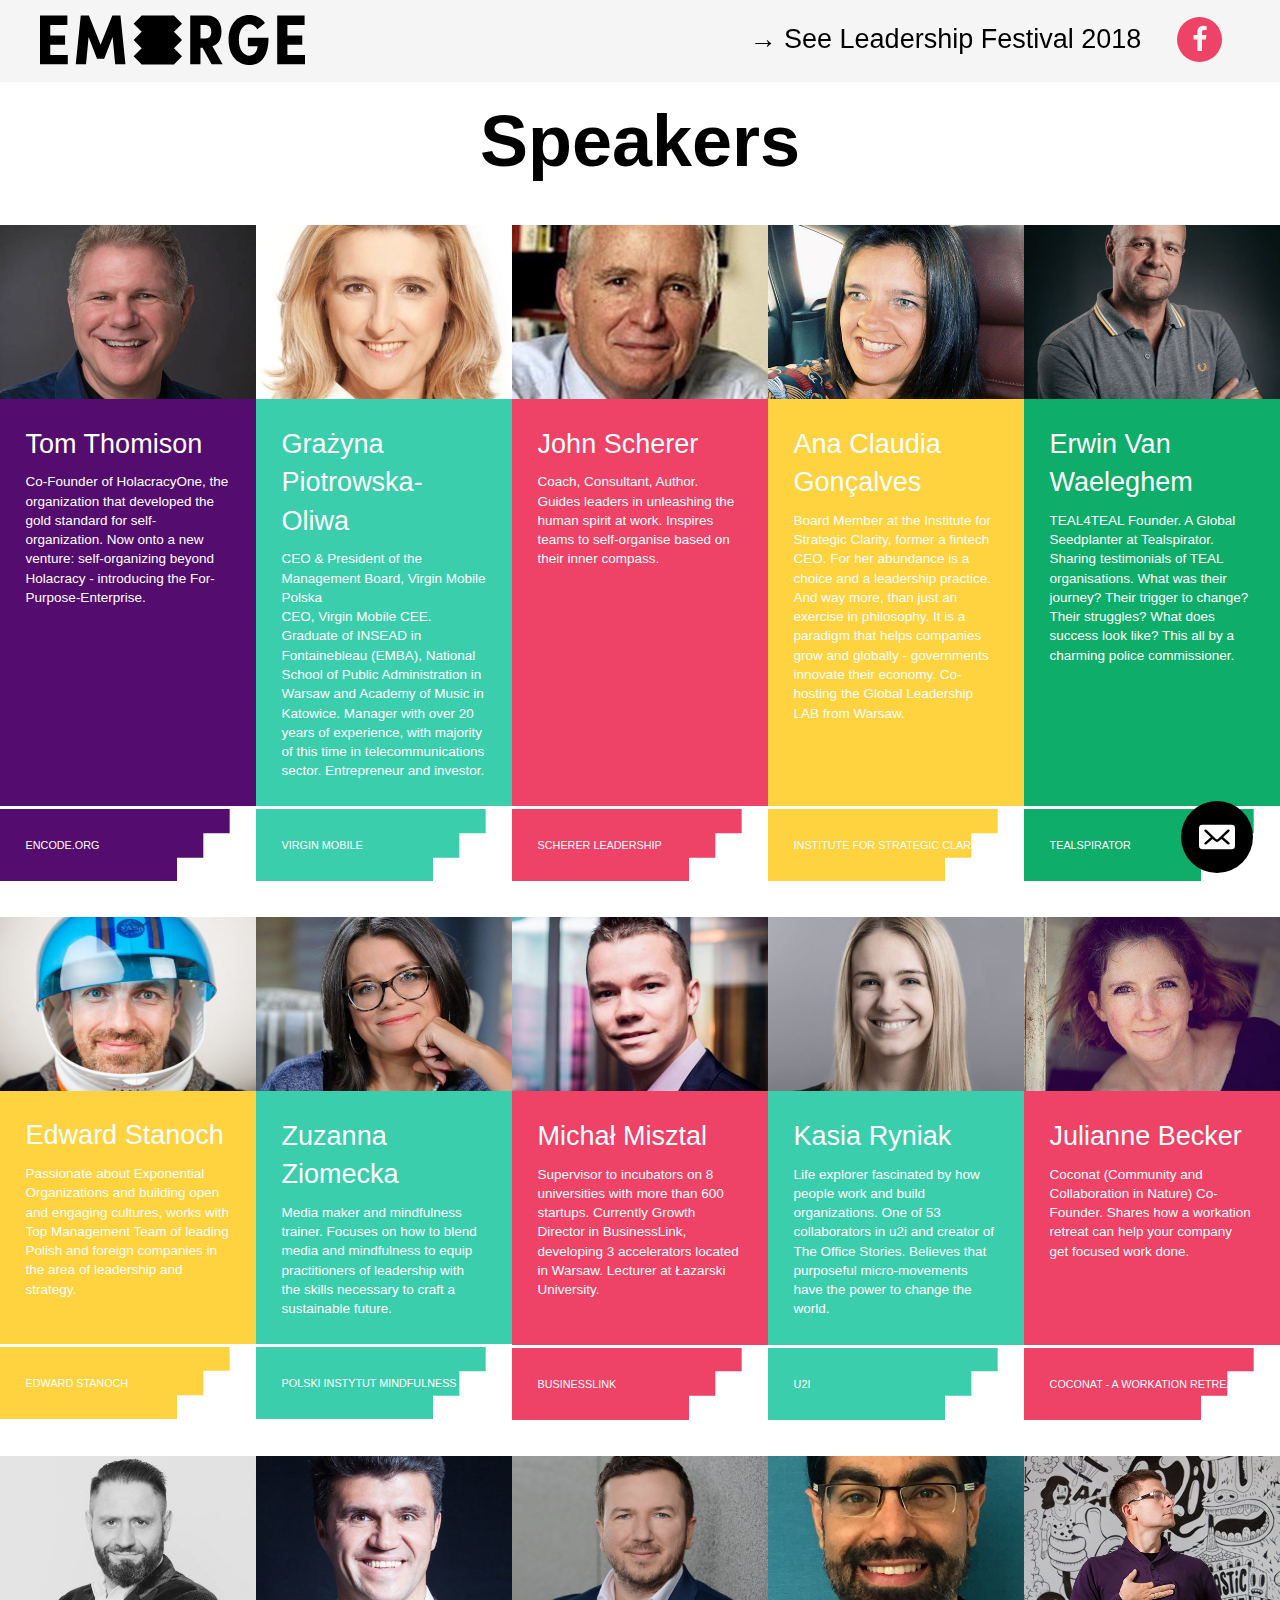
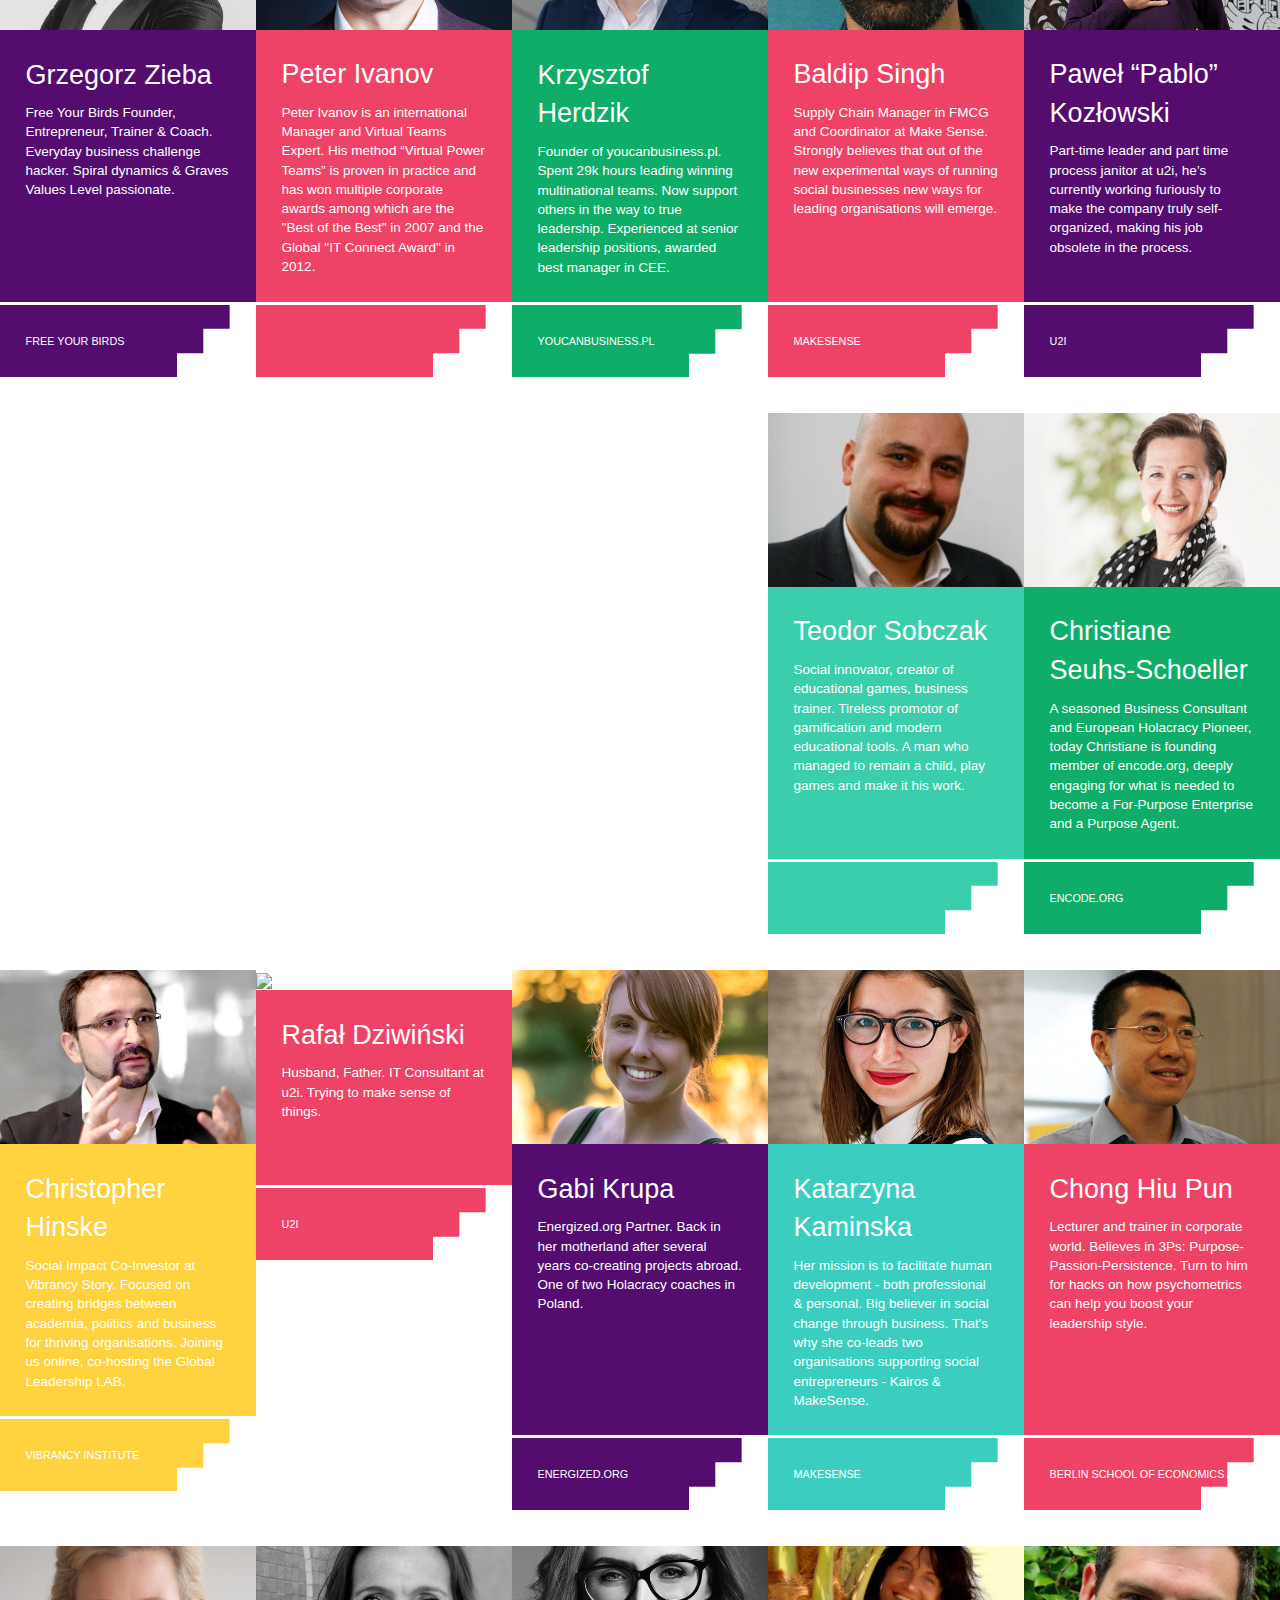
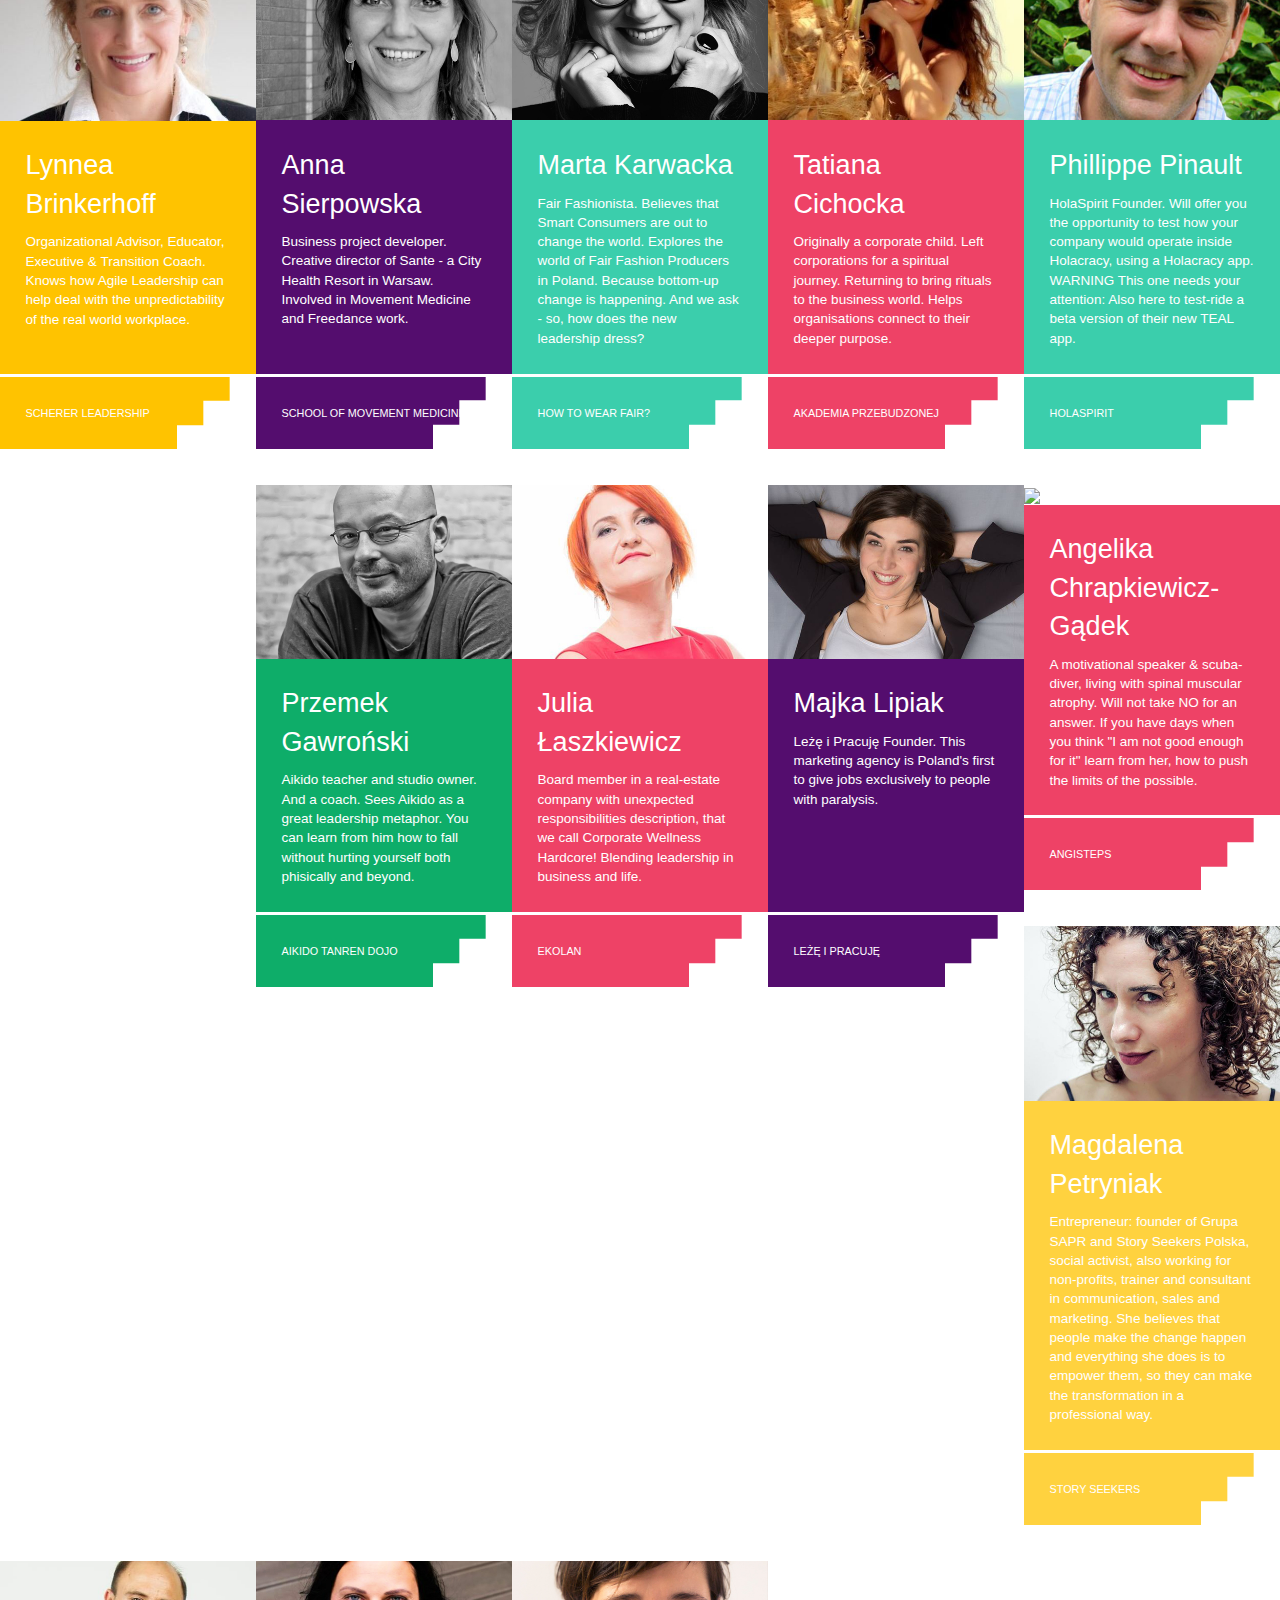
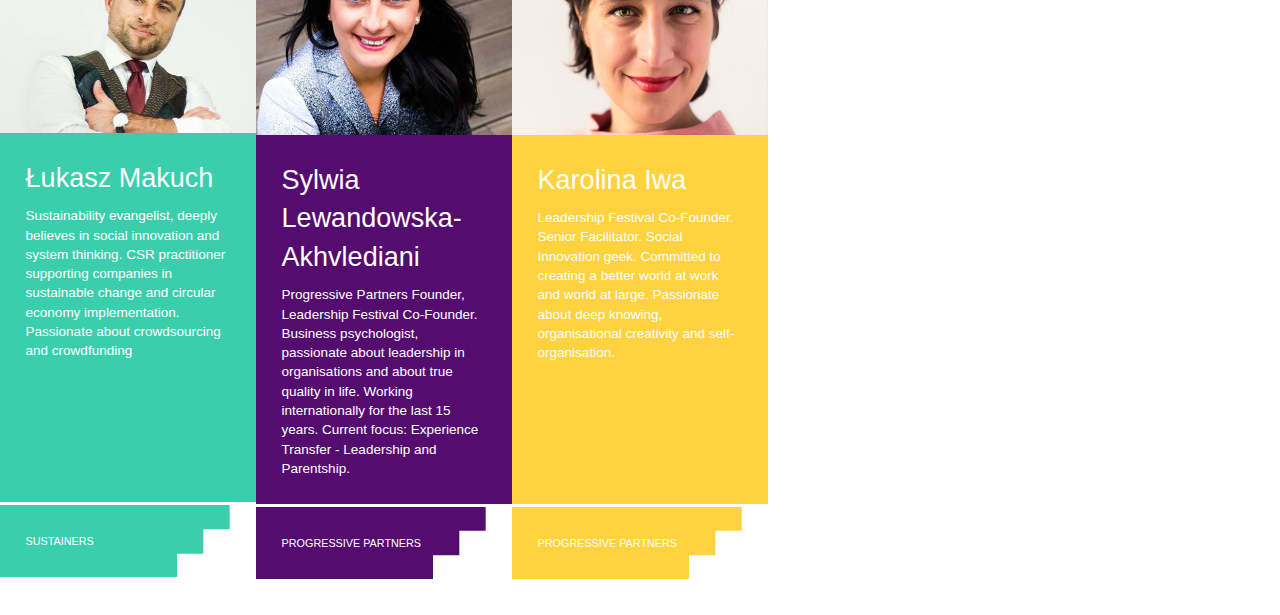
==== commit 0388d8cd: "Update link in navbar to point to current site" ====
--- a/speakers/index.html
+++ b/speakers/index.html
@@ -48,7 +48,7 @@
 <script type='text/javascript' src='../wp-content/themes/emerge/js/typekit.start.js%3Fver=4.7.4'></script>
 <link rel='https://api.w.org/' href='../wp-json/index.html' />
 <link rel="EditURI" type="application/rsd+xml" title="RSD" href="../xmlrpc.php%3Frsd" />
-<link rel="wlwmanifest" type="application/wlwmanifest+xml" href="../wp-includes/wlwmanifest.xml" /> 
+<link rel="wlwmanifest" type="application/wlwmanifest+xml" href="../wp-includes/wlwmanifest.xml" />
 <meta name="generator" content="WordPress 4.7.4" />
 
             <!--/ Facebook Thumb Fixer Open Graph /-->
@@ -62,7 +62,7 @@
             <meta itemscope itemtype="article" />
             <meta itemprop="description" content="" />
             <meta itemprop="image" content="http://leadershipfestival.com/wp-content/uploads/2017/04/tom_thomison.jpg" />
-            
+
 
     	<style type="text/css">
 			#wptime-plugin-preloader{
@@ -141,13 +141,7 @@
 		            		            <a class="navbar-brand" href="../index.html"><img src="../wp-content/uploads/2017/04/logo_01.svg" /></a>
 		        </div>
 	 			<div id="navbar" class="navbar-collapse collapse">
-	 				<ul id="menu-menu-glowne" class="nav navbar-nav"><li id="menu-item-327" class="menu-item menu-item-type-custom menu-item-object-custom menu-item-327"><a class="hvr-underline-from-left" href="../index.html#section2">About</a></li>
-<li id="menu-item-315" class="data-menuanchor-speakers menu-item menu-item-type-custom menu-item-object-custom menu-item-315"><a class="hvr-underline-from-left" href="../index.html#speakers">Speakers</a></li>
-<li id="menu-item-12" class="data-menuanchor-partners menu-item menu-item-type-custom menu-item-object-custom menu-item-12"><a class="hvr-underline-from-left" href="../index.html#partners">Partners</a></li>
-<li id="menu-item-317" class="data-menuanchor-tickets menu-item menu-item-type-custom menu-item-object-custom menu-item-317"><a class="hvr-underline-from-left" href="../index.html#tickets">Tickets</a></li>
-<li id="menu-item-321" class="data-menuanchor-community menu-item menu-item-type-custom menu-item-object-custom menu-item-321"><a class="hvr-underline-from-left" href="../index.html#community">Community</a></li>
-<li id="menu-item-324" class="data-menuanchor-backers menu-item menu-item-type-custom menu-item-object-custom menu-item-324"><a class="hvr-underline-from-left" href="../index.html#backers">Backers</a></li>
-<li id="menu-item-344" class="data-menuanchor-programme menu-item menu-item-type-custom menu-item-object-custom menu-item-344"><a class="hvr-underline-from-left" href="../wp-content/uploads/2017/06/emerge-agenda.pdf">Agenda</a></li>
+					<ul id="menu-menu-glowne" class="nav navbar-nav"><li id="menu-item-327" class="menu-item menu-item-type-custom menu-item-object-custom menu-item-327"><a class="hvr-underline-from-left" href="http://leadershipfestival.com">&RightArrow; See Leadership Festival 2018</a></li>
 <li id="menu-item-77" class="social-but menu-item menu-item-type-custom menu-item-object-custom menu-item-77"><a class="hvr-underline-from-left" href="https://www.facebook.com/leadershipfestival/?fref=ts"><i class="fa fa-facebook" aria-hidden="true"></i></a></li>
 </ul>		        </div>
 		    </div>
@@ -155,7 +149,7 @@
 			<section id="speakers">
 		<div class="subpage-title">Speakers</div>
 		<div class="subpage-content">
-										
+
 			<div class="speaker">
 				<a href="https://encode.org/" target="_blank"><img src="../wp-content/uploads/2017/04/tom_thomison.jpg" class="speaker-photo"></a>
 				<div class="speaker-info" style="background-color: #540d6e; color: #ffffff;">
@@ -165,7 +159,7 @@
 				</div>
 				<div class="more" style="background-color: #540d6e; color: #ffffff;"> encode.org <img src="../wp-content/themes/emerge/images/speakers-more.svg"></div>
 			</div>
-								
+
 			<div class="speaker">
 				<a href="https://virginmobile.pl/" target="_blank"><img src="../wp-content/uploads/2017/05/IMG_2124-e1495307537617.jpg" class="speaker-photo"></a>
 				<div class="speaker-info" style="background-color: #3bceac; color: #ffffff;">
@@ -176,7 +170,7 @@
 				</div>
 				<div class="more" style="background-color: #3bceac; color: #ffffff;">Virgin Mobile <img src="../wp-content/themes/emerge/images/speakers-more.svg"></div>
 			</div>
-								
+
 			<div class="speaker">
 				<a href="http://scherercenter.com/" target="_blank"><img src="../wp-content/uploads/2017/05/john-1-e1495307813101.jpeg" class="speaker-photo"></a>
 				<div class="speaker-info" style="background-color: #ee4266; color: #ffffff;">
@@ -186,7 +180,7 @@
 				</div>
 				<div class="more" style="background-color: #ee4266; color: #ffffff;">Scherer Leadership International  <img src="../wp-content/themes/emerge/images/speakers-more.svg"></div>
 			</div>
-								
+
 			<div class="speaker">
 				<a href="http://instituteforstrategicclarity.org" target="_blank"><img src="../wp-content/uploads/2017/04/anna_claudia-1.jpg" class="speaker-photo"></a>
 				<div class="speaker-info" style="background-color: #ffd23f; color: #ffffff;">
@@ -196,7 +190,7 @@
 				</div>
 				<div class="more" style="background-color: #ffd23f; color: #ffffff;">Institute for Strategic Clarity <img src="../wp-content/themes/emerge/images/speakers-more.svg"></div>
 			</div>
-								
+
 			<div class="speaker">
 				<a href="http://tealspirator.com/" target="_blank"><img src="../wp-content/uploads/2017/04/erwin--e1493300490750.jpg" class="speaker-photo"></a>
 				<div class="speaker-info" style="background-color: #0ead69; color: #ffffff;">
@@ -206,7 +200,7 @@
 				</div>
 				<div class="more" style="background-color: #0ead69; color: #ffffff;">Tealspirator <img src="../wp-content/themes/emerge/images/speakers-more.svg"></div>
 			</div>
-								
+
 			<div class="speaker">
 				<a href="http://leadershipfestival.com/speakers/www.aonhewitt.com" target="_blank"><img src="../wp-content/uploads/2017/06/i-s46g4fM-L-e1496827234129.jpg" class="speaker-photo"></a>
 				<div class="speaker-info" style="background-color: #ffd23f; color: #ffffff;">
@@ -216,7 +210,7 @@
 				</div>
 				<div class="more" style="background-color: #ffd23f; color: #ffffff;">Edward Stanoch <img src="../wp-content/themes/emerge/images/speakers-more.svg"></div>
 			</div>
-								
+
 			<div class="speaker">
 				<a href="https://medium.com/@zuzannaziomecka/mindfulness-growing-the-capacity-for-leadership-2b67676ff6bc" target="_blank"><img src="../wp-content/uploads/2017/05/EN_01186023_0021-e1494922862652.jpg" class="speaker-photo"></a>
 				<div class="speaker-info" style="background-color: #3bceac; color: #ffffff;">
@@ -226,7 +220,7 @@
 				</div>
 				<div class="more" style="background-color: #3bceac; color: #ffffff;">POLSKI INSTYTUT MINDFULNESS <img src="../wp-content/themes/emerge/images/speakers-more.svg"></div>
 			</div>
-								
+
 			<div class="speaker">
 				<a href="https://blpoland.com/" target="_blank"><img src="../wp-content/uploads/2017/06/Screen-Shot-2017-06-07-at-11.31.43-e1496828016399.png" class="speaker-photo"></a>
 				<div class="speaker-info" style="background-color: #ee4266; color: #ffffff;">
@@ -236,7 +230,7 @@
 				</div>
 				<div class="more" style="background-color: #ee4266; color: #ffffff;">BusinessLink <img src="../wp-content/themes/emerge/images/speakers-more.svg"></div>
 			</div>
-								
+
 			<div class="speaker">
 				<a href="http://www.u2i.com/" target="_blank"><img src="../wp-content/uploads/2017/05/Kasia-Ryniak-e1495475870339.jpg" class="speaker-photo"></a>
 				<div class="speaker-info" style="background-color: #3bceac; color: #ffffff;">
@@ -246,7 +240,7 @@
 				</div>
 				<div class="more" style="background-color: #3bceac; color: #ffffff;">u2i <img src="../wp-content/themes/emerge/images/speakers-more.svg"></div>
 			</div>
-								
+
 			<div class="speaker">
 				<a href="http://coconat-space.com/" target="_blank"><img src="../wp-content/uploads/2017/04/speaker-5.jpg" class="speaker-photo"></a>
 				<div class="speaker-info" style="background-color: #ee4266; color: #ffffff;">
@@ -256,7 +250,7 @@
 				</div>
 				<div class="more" style="background-color: #ee4266; color: #ffffff;">Coconat - A Workation Retreat <img src="../wp-content/themes/emerge/images/speakers-more.svg"></div>
 			</div>
-								
+
 			<div class="speaker">
 				<a href="http://freeyourbirds.com/" target="_blank"><img src="../wp-content/uploads/2017/05/Grzegorz-Zieba-e1495308410375.jpg" class="speaker-photo"></a>
 				<div class="speaker-info" style="background-color: #540d6e; color: #ffffff;">
@@ -266,7 +260,7 @@
 				</div>
 				<div class="more" style="background-color: #540d6e; color: #ffffff;">Free Your Birds <img src="../wp-content/themes/emerge/images/speakers-more.svg"></div>
 			</div>
-								
+
 			<div class="speaker">
 				<a href="http://leadershipfestival.com/speakers/www.peter-ivanov.com" target="_blank"><img src="../wp-content/uploads/2017/06/peter-ivanov-profilbild-325К-e1496954432323.jpg" class="speaker-photo"></a>
 				<div class="speaker-info" style="background-color: #ee4266; color: #ffffff;">
@@ -276,7 +270,7 @@
 				</div>
 				<div class="more" style="background-color: #ee4266; color: #ffffff;"> <img src="../wp-content/themes/emerge/images/speakers-more.svg"></div>
 			</div>
-								
+
 			<div class="speaker">
 				<a href="http://www.youcanbusiness.pl/en" target="_blank"><img src="../wp-content/uploads/2017/05/Screen-Shot-2017-05-20-at-21.19.31-e1495308156346.png" class="speaker-photo"></a>
 				<div class="speaker-info" style="background-color: #0ead69; color: #ffffff;">
@@ -286,7 +280,7 @@
 				</div>
 				<div class="more" style="background-color: #0ead69; color: #ffffff;">youcanbusiness.pl <img src="../wp-content/themes/emerge/images/speakers-more.svg"></div>
 			</div>
-								
+
 			<div class="speaker">
 				<a href="index.html" target="_blank"><img src="../wp-content/uploads/2017/05/18518908_10213157147589503_1209947178_n-e1494923354975.png" class="speaker-photo"></a>
 				<div class="speaker-info" style="background-color: #ee4266; color: #ffffff;">
@@ -296,7 +290,7 @@
 				</div>
 				<div class="more" style="background-color: #ee4266; color: #ffffff;">MakeSense <img src="../wp-content/themes/emerge/images/speakers-more.svg"></div>
 			</div>
-								
+
 			<div class="speaker">
 				<a href="http://www.u2i.com/" target="_blank"><img src="../wp-content/uploads/2017/05/Paweł-Kozłowski-e1495476117545.jpg" class="speaker-photo"></a>
 				<div class="speaker-info" style="background-color: #540d6e; color: #ffffff;">
@@ -306,7 +300,7 @@
 				</div>
 				<div class="more" style="background-color: #540d6e; color: #ffffff;">u2i <img src="../wp-content/themes/emerge/images/speakers-more.svg"></div>
 			</div>
-								
+
 			<div class="speaker">
 				<a href="index.html" target="_blank"><img src="../wp-content/uploads/2017/06/Screen-Shot-2017-06-15-at-20.04.26-e1497549934983.png" class="speaker-photo"></a>
 				<div class="speaker-info" style="background-color: #3bceac; color: #ffffff;">
@@ -316,7 +310,7 @@
 				</div>
 				<div class="more" style="background-color: #3bceac; color: #ffffff;"> <img src="../wp-content/themes/emerge/images/speakers-more.svg"></div>
 			</div>
-								
+
 			<div class="speaker">
 				<a href="https://encode.org/" target="_blank"><img src="../wp-content/uploads/2017/04/speaker-1.jpg" class="speaker-photo"></a>
 				<div class="speaker-info" style="background-color: #0ead69; color: #ffffff;">
@@ -326,7 +320,7 @@
 				</div>
 				<div class="more" style="background-color: #0ead69; color: #ffffff;">encode.org <img src="../wp-content/themes/emerge/images/speakers-more.svg"></div>
 			</div>
-								
+
 			<div class="speaker">
 				<a href="http://vibrancystory.com" target="_blank"><img src="../wp-content/uploads/2017/04/christoph.jpg" class="speaker-photo"></a>
 				<div class="speaker-info" style="background-color: #ffd23f; color: #ffffff;">
@@ -336,7 +330,7 @@
 				</div>
 				<div class="more" style="background-color: #ffd23f; color: #ffffff;">Vibrancy Institute <img src="../wp-content/themes/emerge/images/speakers-more.svg"></div>
 			</div>
-								
+
 			<div class="speaker">
 				<a href="http://www.u2i.com/" target="_blank"><img src="../wp-content/uploads/2017/05/Rafał-Dziwiński-e1495476283536.jpg" class="speaker-photo"></a>
 				<div class="speaker-info" style="background-color: #ee4266; color: #ffffff;">
@@ -349,7 +343,7 @@
 				</div>
 				<div class="more" style="background-color: #ee4266; color: #ffffff;">u2i <img src="../wp-content/themes/emerge/images/speakers-more.svg"></div>
 			</div>
-								
+
 			<div class="speaker">
 				<a href="http://energized.org/en" target="_blank"><img src="../wp-content/uploads/2017/04/gabi-1.jpg" class="speaker-photo"></a>
 				<div class="speaker-info" style="background-color: #540d6e; color: #ffffff;">
@@ -359,7 +353,7 @@
 				</div>
 				<div class="more" style="background-color: #540d6e; color: #ffffff;">energized.org <img src="../wp-content/themes/emerge/images/speakers-more.svg"></div>
 			</div>
-								
+
 			<div class="speaker">
 				<a href="index.html" target="_blank"><img src="../wp-content/uploads/2017/04/kaminska-1.jpg" class="speaker-photo"></a>
 				<div class="speaker-info" style="background-color: #3bcec0; color: #ffffff;">
@@ -369,7 +363,7 @@
 				</div>
 				<div class="more" style="background-color: #3bcec0; color: #ffffff;">MakeSense <img src="../wp-content/themes/emerge/images/speakers-more.svg"></div>
 			</div>
-								
+
 			<div class="speaker">
 				<a href="https://www.linkedin.com/in/hpchong7/" target="_blank"><img src="../wp-content/uploads/2017/04/chong.jpg" class="speaker-photo"></a>
 				<div class="speaker-info" style="background-color: #ee4266; color: #ffffff;">
@@ -379,7 +373,7 @@
 				</div>
 				<div class="more" style="background-color: #ee4266; color: #ffffff;">Berlin School of Economics and Law / Deutsche Bank <img src="../wp-content/themes/emerge/images/speakers-more.svg"></div>
 			</div>
-								
+
 			<div class="speaker">
 				<a href="http://scherercenter.com/" target="_blank"><img src="../wp-content/uploads/2017/04/lynnea-e1494794253334.jpeg" class="speaker-photo"></a>
 				<div class="speaker-info" style="background-color: #ffc300; color: #ffffff;">
@@ -389,7 +383,7 @@
 				</div>
 				<div class="more" style="background-color: #ffc300; color: #ffffff;">Scherer Leadership International  <img src="../wp-content/themes/emerge/images/speakers-more.svg"></div>
 			</div>
-								
+
 			<div class="speaker">
 				<a href="http://www.schoolofmovementmedicine.com/" target="_blank"><img src="../wp-content/uploads/2017/04/sierpowska.jpg" class="speaker-photo"></a>
 				<div class="speaker-info" style="background-color: #540d6e; color: #ffffff;">
@@ -399,7 +393,7 @@
 				</div>
 				<div class="more" style="background-color: #540d6e; color: #ffffff;">School of Movement Medicine <img src="../wp-content/themes/emerge/images/speakers-more.svg"></div>
 			</div>
-								
+
 			<div class="speaker">
 				<a href="http://howtowearfair.com" target="_blank"><img src="../wp-content/uploads/2017/04/karwacka.jpg" class="speaker-photo"></a>
 				<div class="speaker-info" style="background-color: #3bceac; color: #ffffff;">
@@ -409,7 +403,7 @@
 				</div>
 				<div class="more" style="background-color: #3bceac; color: #ffffff;">How To Wear Fair? <img src="../wp-content/themes/emerge/images/speakers-more.svg"></div>
 			</div>
-								
+
 			<div class="speaker">
 				<a href=" https://www.facebook.com/przebudzona.kobiecosc/" target="_blank"><img src="../wp-content/uploads/2017/04/18814264_10213392617959143_3539819280706104302_n-e1496829081402.jpg" class="speaker-photo"></a>
 				<div class="speaker-info" style="background-color: #ee4266; color: #ffffff;">
@@ -419,7 +413,7 @@
 				</div>
 				<div class="more" style="background-color: #ee4266; color: #ffffff;"> Akademia Przebudzonej Kobiecości <img src="../wp-content/themes/emerge/images/speakers-more.svg"></div>
 			</div>
-								
+
 			<div class="speaker">
 				<a href="http://holaspirit.com" target="_blank"><img src="../wp-content/uploads/2017/04/philippe.jpg" class="speaker-photo"></a>
 				<div class="speaker-info" style="background-color: #3bceac; color: #ffffff;">
@@ -429,7 +423,7 @@
 				</div>
 				<div class="more" style="background-color: #3bceac; color: #ffffff;">HolaSpirit <img src="../wp-content/themes/emerge/images/speakers-more.svg"></div>
 			</div>
-								
+
 			<div class="speaker">
 				<a href="http://tanren.pl" target="_blank"><img src="../wp-content/uploads/2017/04/przemek.jpg" class="speaker-photo"></a>
 				<div class="speaker-info" style="background-color: #0ead69; color: #ffffff;">
@@ -439,7 +433,7 @@
 				</div>
 				<div class="more" style="background-color: #0ead69; color: #ffffff;">Aikido Tanren Dojo <img src="../wp-content/themes/emerge/images/speakers-more.svg"></div>
 			</div>
-								
+
 			<div class="speaker">
 				<a href="http://ekolan.pl" target="_blank"><img src="../wp-content/uploads/2017/04/julia.jpg" class="speaker-photo"></a>
 				<div class="speaker-info" style="background-color: #ee4266; color: #ffffff;">
@@ -449,7 +443,7 @@
 				</div>
 				<div class="more" style="background-color: #ee4266; color: #ffffff;">Ekolan <img src="../wp-content/themes/emerge/images/speakers-more.svg"></div>
 			</div>
-								
+
 			<div class="speaker">
 				<a href="http://lezeipracuje.pl" target="_blank"><img src="../wp-content/uploads/2017/04/majka.jpg" class="speaker-photo"></a>
 				<div class="speaker-info" style="background-color: #540d6e; color: #ffffff;">
@@ -459,7 +453,7 @@
 				</div>
 				<div class="more" style="background-color: #540d6e; color: #ffffff;">Leżę i Pracuję <img src="../wp-content/themes/emerge/images/speakers-more.svg"></div>
 			</div>
-								
+
 			<div class="speaker">
 				<a href="http://angisteps.pl" target="_blank"><img src="../wp-content/uploads/2017/04/Angelika-Chrapkiewicz-Gądek-final-e1493299594343.jpg" class="speaker-photo"></a>
 				<div class="speaker-info" style="background-color: #ee4266; color: #ffffff;">
@@ -469,7 +463,7 @@
 				</div>
 				<div class="more" style="background-color: #ee4266; color: #ffffff;">Angisteps <img src="../wp-content/themes/emerge/images/speakers-more.svg"></div>
 			</div>
-								
+
 			<div class="speaker">
 				<a href="http://storyseekers.pl " target="_blank"><img src="../wp-content/uploads/2017/04/petryniak.jpg" class="speaker-photo"></a>
 				<div class="speaker-info" style="background-color: #ffd23f; color: #ffffff;">
@@ -479,7 +473,7 @@
 				</div>
 				<div class="more" style="background-color: #ffd23f; color: #ffffff;">Story Seekers <img src="../wp-content/themes/emerge/images/speakers-more.svg"></div>
 			</div>
-								
+
 			<div class="speaker">
 				<a href="http://sustainers.pl" target="_blank"><img src="../wp-content/uploads/2017/04/18789571_10154373648596695_92953261_o1-e1496827706372.jpg" class="speaker-photo"></a>
 				<div class="speaker-info" style="background-color: #3bceac; color: #ffffff;">
@@ -489,7 +483,7 @@
 				</div>
 				<div class="more" style="background-color: #3bceac; color: #ffffff;">Sustainers <img src="../wp-content/themes/emerge/images/speakers-more.svg"></div>
 			</div>
-								
+
 			<div class="speaker">
 				<a href="http://progressivepartners.pl" target="_blank"><img src="../wp-content/uploads/2017/04/sylwia.jpg" class="speaker-photo"></a>
 				<div class="speaker-info" style="background-color: #540d6e; color: #ffffff;">
@@ -499,7 +493,7 @@
 				</div>
 				<div class="more" style="background-color: #540d6e; color: #ffffff;">Progressive Partners <img src="../wp-content/themes/emerge/images/speakers-more.svg"></div>
 			</div>
-								
+
 			<div class="speaker">
 				<a href="http://progressivepartners.pl" target="_blank"><img src="../wp-content/uploads/2017/04/karolina.jpg" class="speaker-photo"></a>
 				<div class="speaker-info" style="background-color: #ffd23f; color: #ffffff;">
